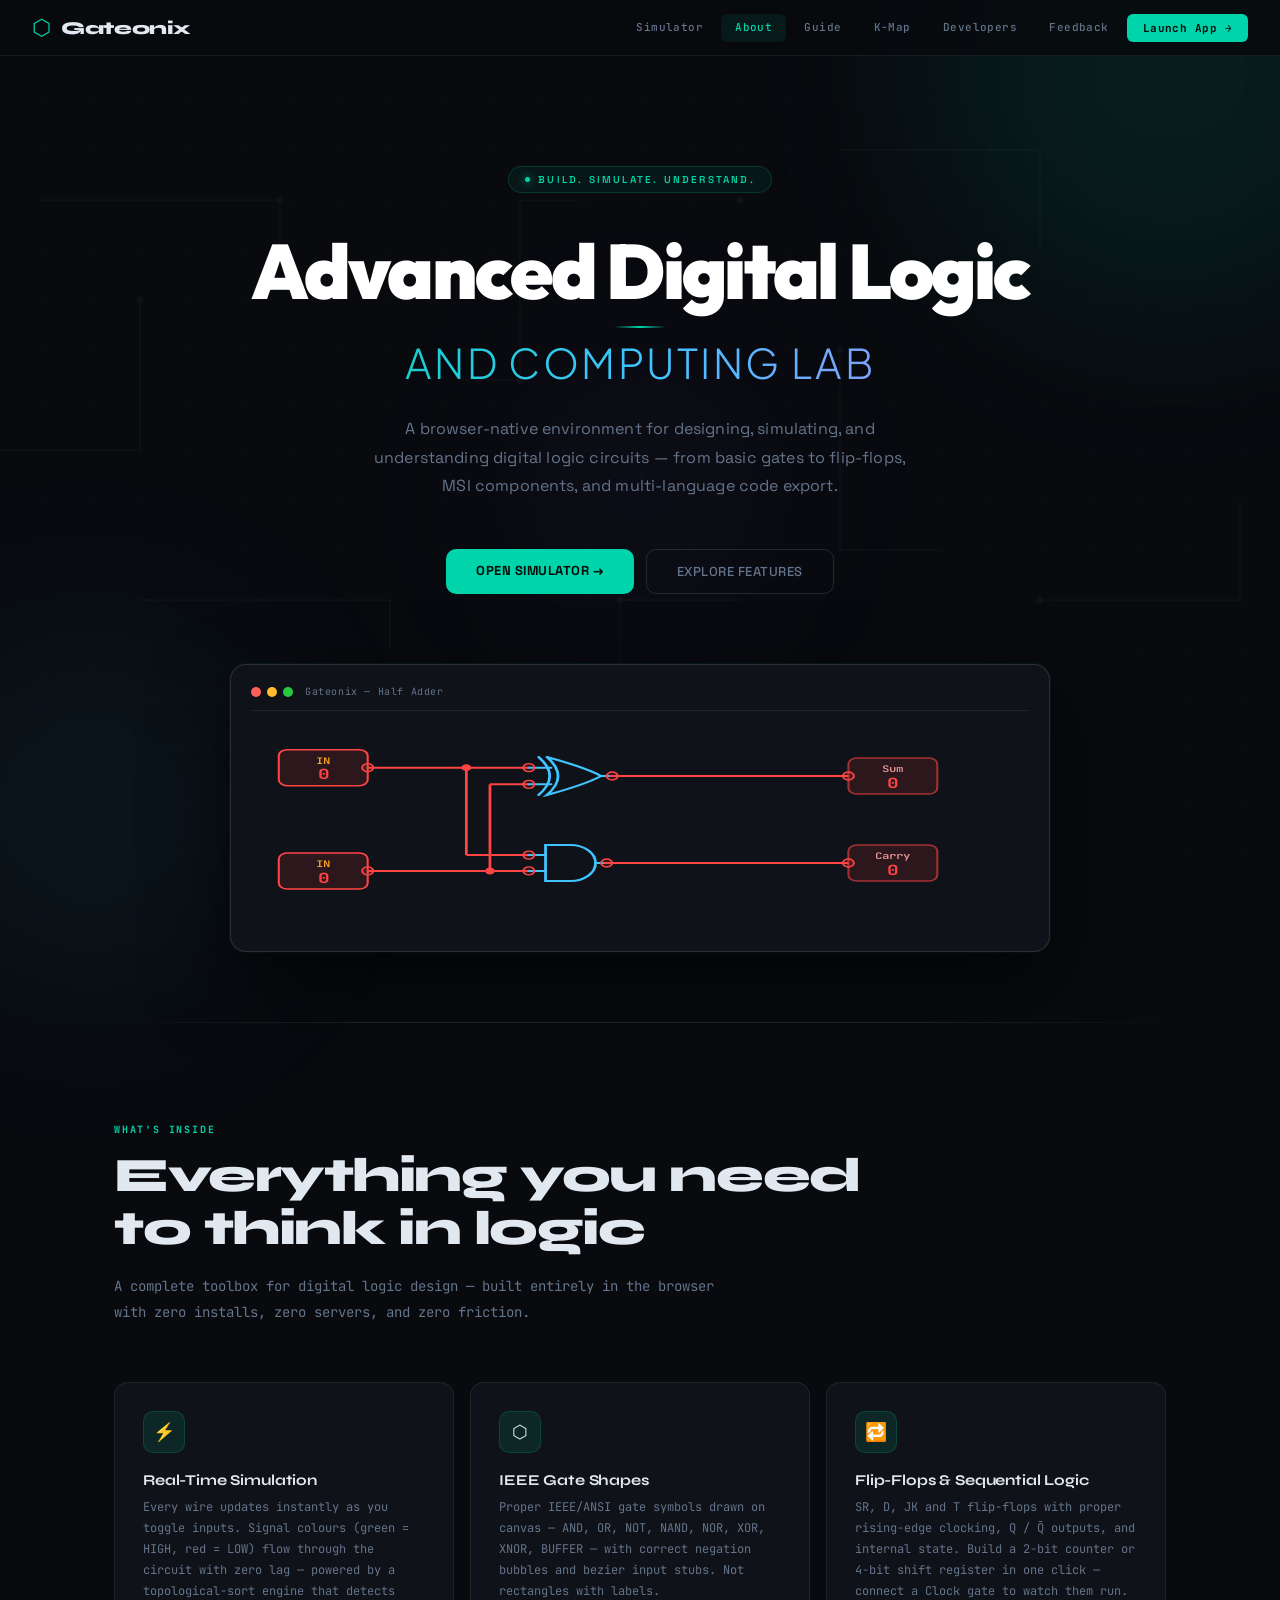
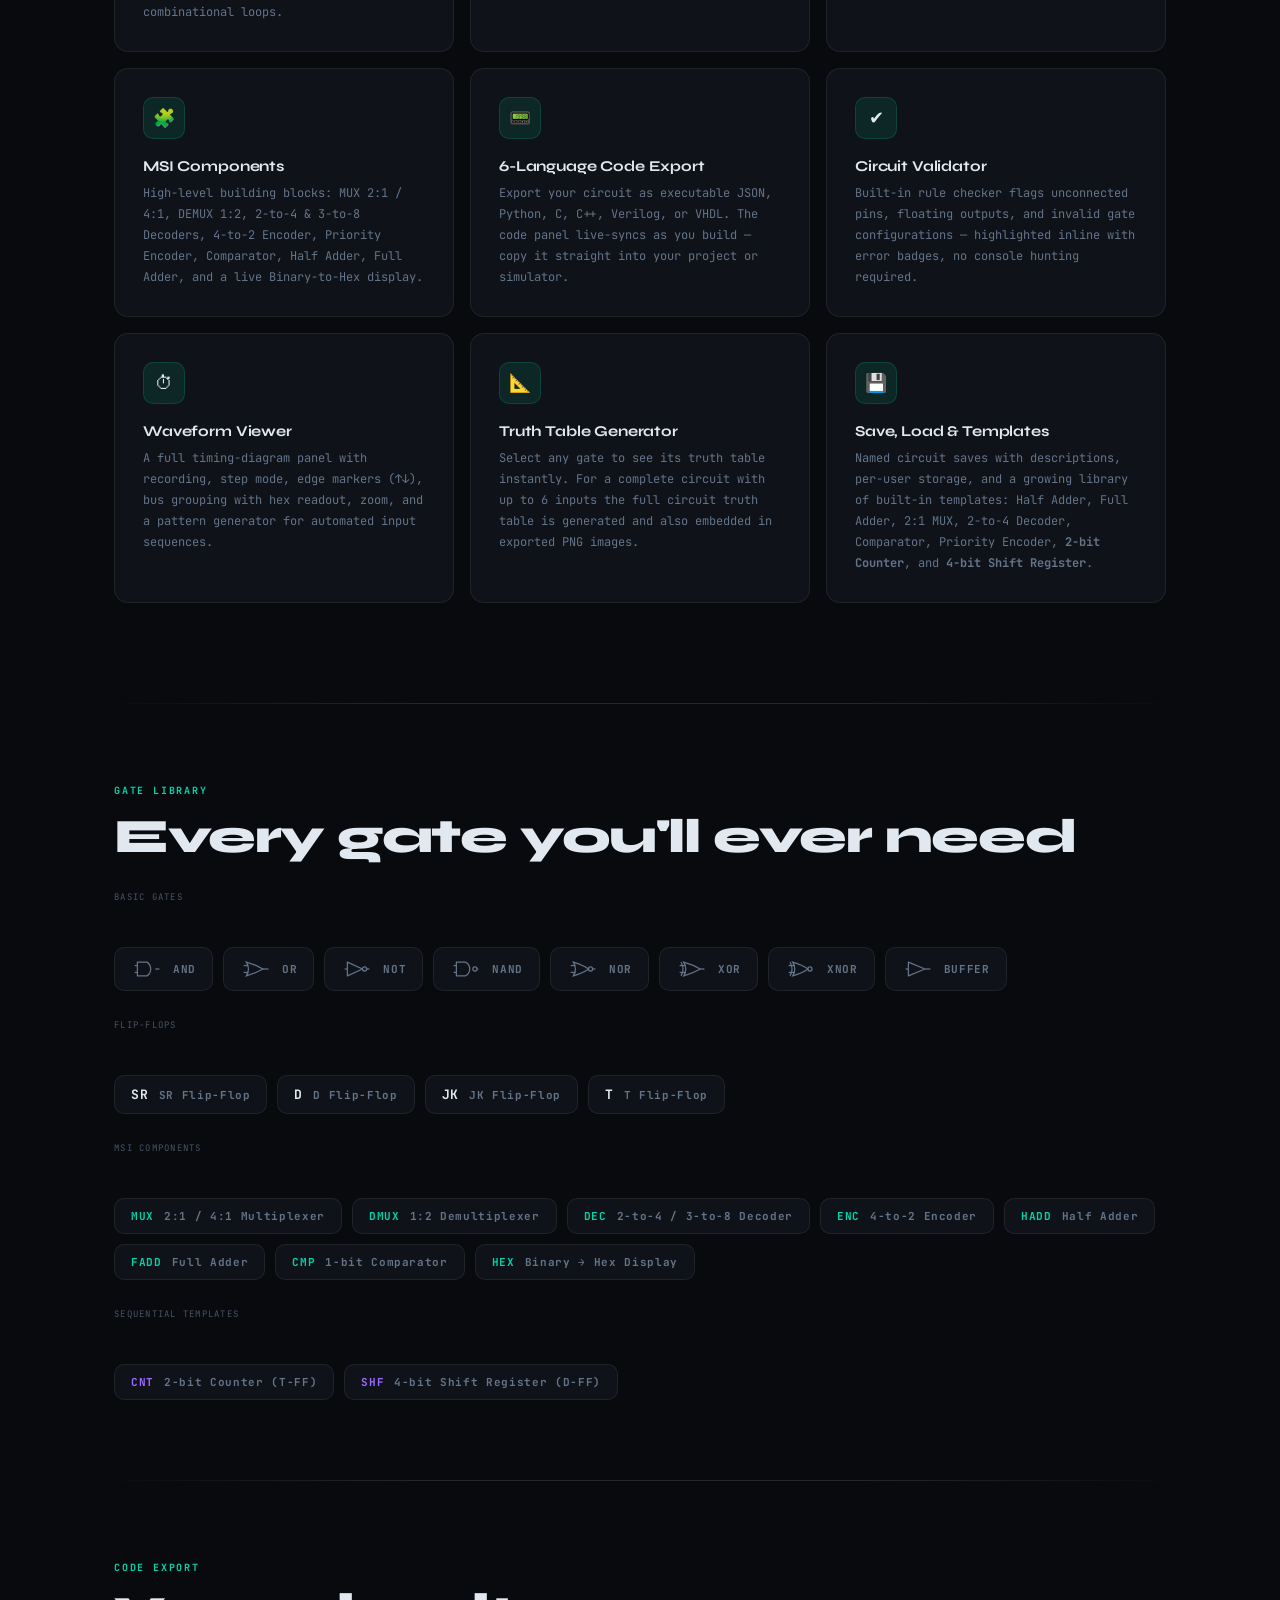
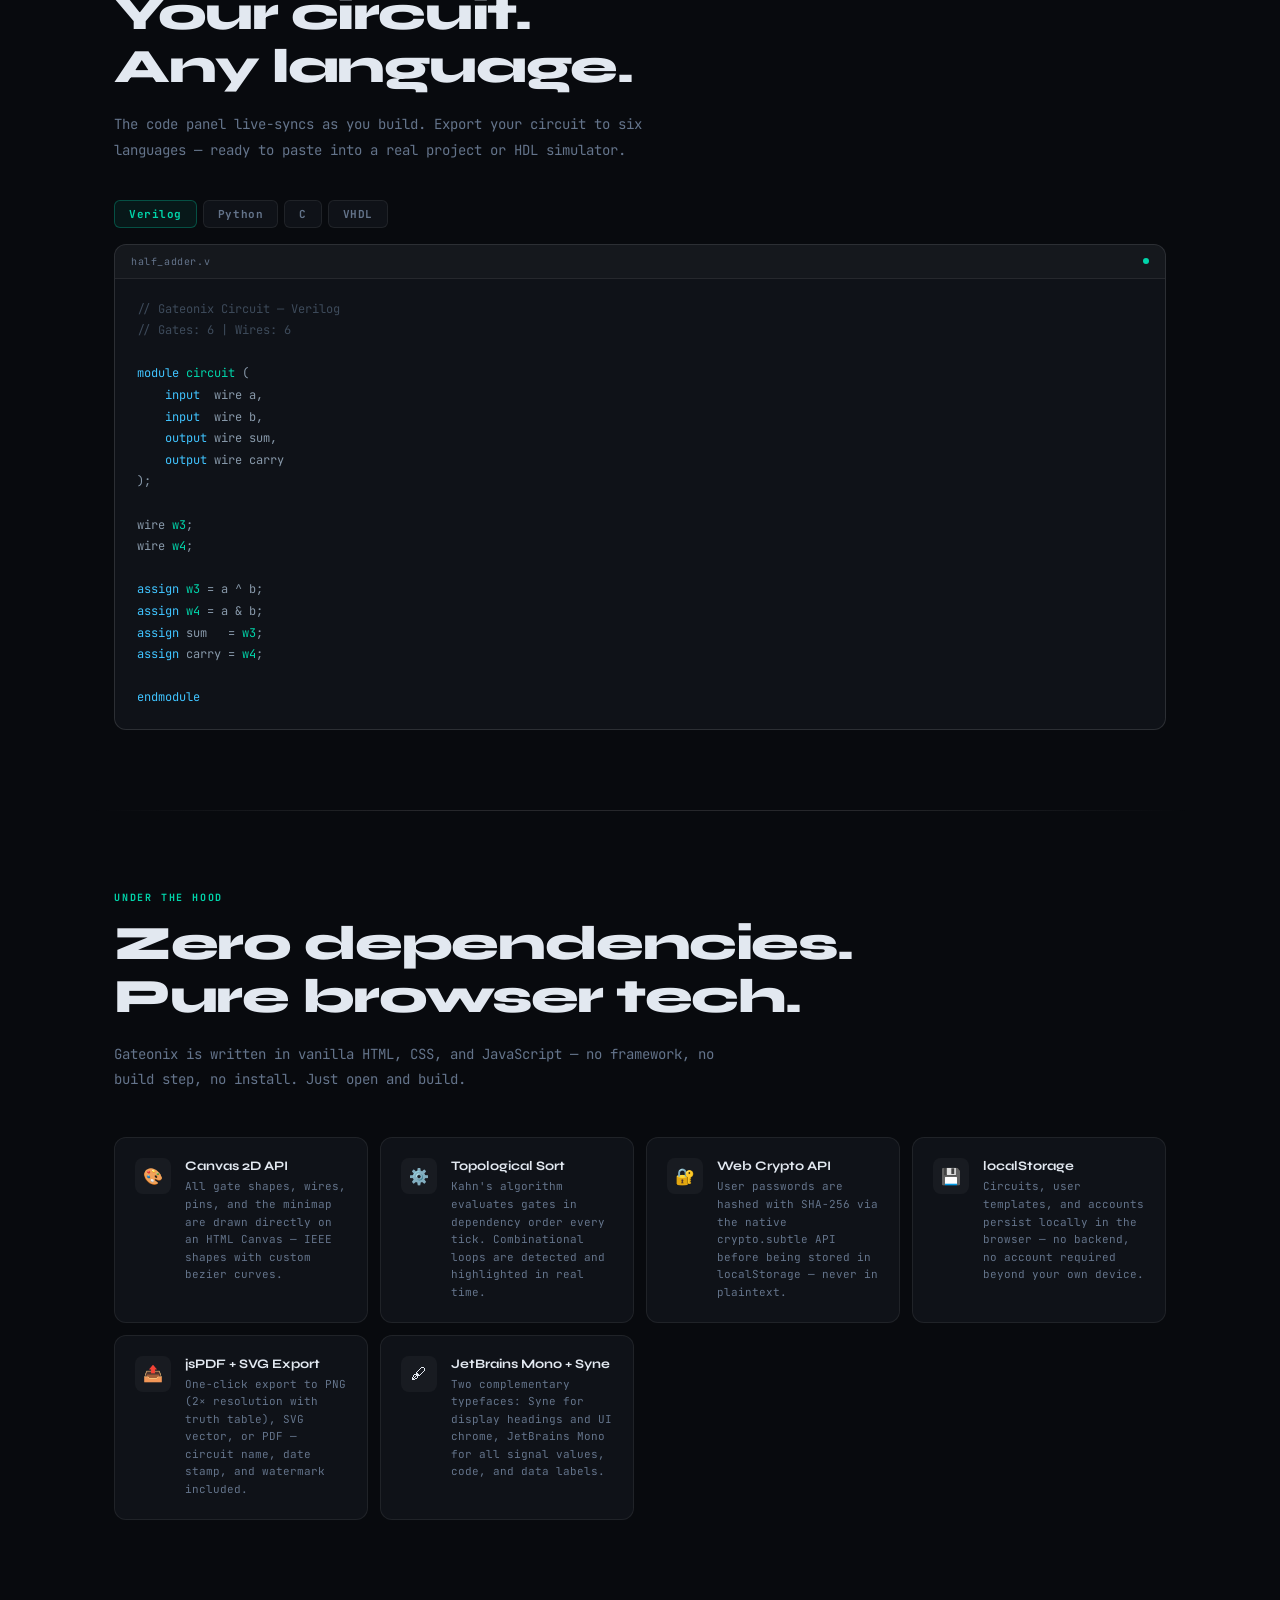
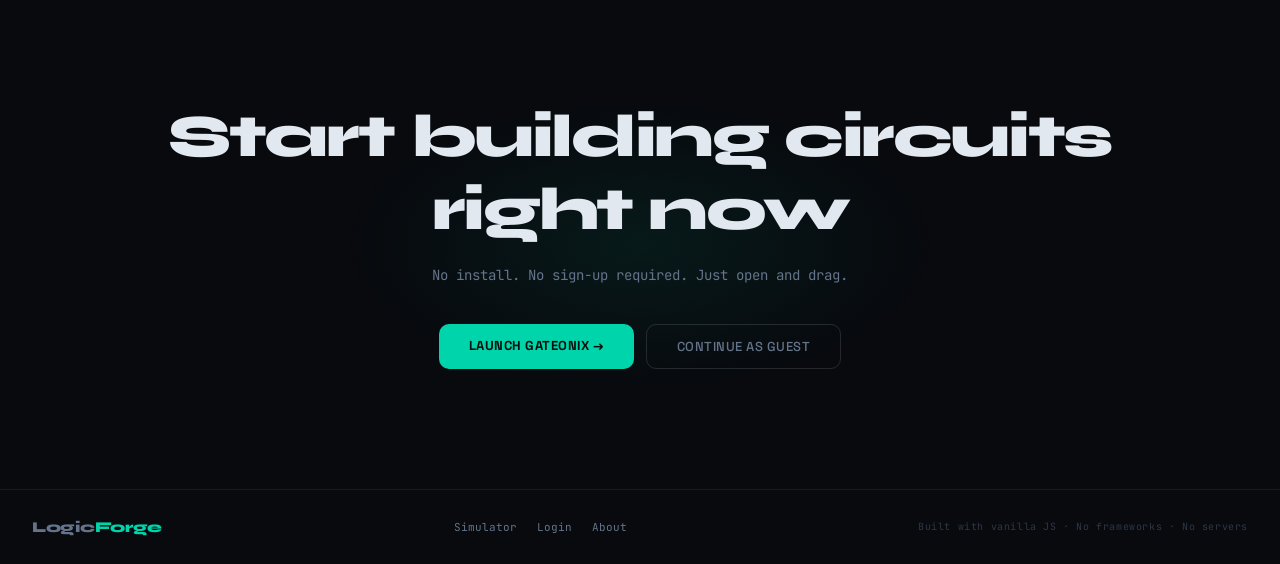
==== about.html @ 8fcafe99 "fix: rename capitalized files to lowercase to fix Vercel cleanUrls 404 error, fix developer typo" ====
<!DOCTYPE html>
<html lang="en">
<head>
  <meta charset="UTF-8"/>
  <meta name="viewport" content="width=device-width, initial-scale=1.0"/>
  <title>Gateonix — About | Free Digital Logic Circuit Simulator</title>
  <meta name="description" content="Learn about Gateonix — a free, browser-native digital logic circuit simulator built for students and engineers. Supports 11 MSI components, 4 flip-flop types, and exports to Verilog, VHDL, Python, and more."/>
  <meta name="keywords" content="Gateonix, logic gate simulator, digital logic, about, circuit simulator, open source"/>
  <meta property="og:title" content="About Gateonix — Digital Logic Circuit Simulator"/>
  <meta property="og:description" content="A free, browser-native environment for designing, simulating, and understanding digital logic circuits. No install required."/>
  <meta property="og:type" content="website"/>
  <meta property="og:url" content="https://gateonix.vercel.app/about"/>
  <meta name="twitter:card" content="summary_large_image"/>
  <meta name="twitter:title" content="About Gateonix — Circuit Simulator"/>
  <meta name="twitter:description" content="A free, browser-native environment for designing, simulating, and understanding digital logic circuits."/>
  <link rel="manifest" href="/manifest.json"/>
  <link rel="preconnect" href="https://fonts.googleapis.com">
  <link href="https://fonts.googleapis.com/css2?family=JetBrains+Mono:wght@400;500;700&family=Syne:wght@400;600;800&family=Space+Grotesk:wght@300;400;500;600;700&family=Outfit:wght@200;300;400;600;800;900&family=Plus+Jakarta+Sans:wght@300;400;600;800&display=swap" rel="stylesheet">
  <style>
    :root {
      --bg:      #080a0e;
      --panel:   #0f1218;
      --surface: #161b24;
      --raised:  #1e2535;
      --border:  rgba(255,255,255,0.07);
      --border2: rgba(255,255,255,0.12);
      --accent:  #00d4aa;
      --accent2: #00ffcc;
      --accent3: #40c4ff;
      --text:    #e2e8f0;
      --muted:   #64748b;
      --font-ui: 'Syne', sans-serif;
      --font-mono: 'JetBrains Mono', monospace;
    }

    *, *::before, *::after { box-sizing: border-box; margin: 0; padding: 0; }

    html { scroll-behavior: smooth; }

    body {
      background: var(--bg);
      color: var(--text);
      font-family: var(--font-ui);
      overflow-x: hidden;
      cursor: default;
    }

    /* ── Animated grid background ── */
    .bg-canvas {
      position: fixed;
      inset: 0;
      z-index: 0;
      pointer-events: none;
      overflow: hidden;
    }
    .bg-canvas svg {
      width: 100%; height: 100%;
      opacity: 0.035;
    }
    .trace {
      stroke-dasharray: 300;
      stroke-dashoffset: 300;
      animation: trace-in 3s ease forwards;
    }
    .trace:nth-child(2) { animation-delay: 0.4s; }
    .trace:nth-child(3) { animation-delay: 0.8s; }
    .trace:nth-child(4) { animation-delay: 1.2s; }
    .trace:nth-child(5) { animation-delay: 1.6s; }
    @keyframes trace-in {
      to { stroke-dashoffset: 0; }
    }

    /* ── Glow orbs ── */
    .orb {
      position: fixed;
      border-radius: 50%;
      filter: blur(90px);
      pointer-events: none;
      z-index: 0;
      animation: orb-drift 14s ease-in-out infinite alternate;
    }
    .orb1 { width: 500px; height: 500px; background: rgba(0,212,170,0.09);  top: -180px; right: -140px; }
    .orb2 { width: 380px; height: 380px; background: rgba(64,196,255,0.06); bottom: -100px; left: -100px; animation-delay: -7s; }
    .orb3 { width: 260px; height: 260px; background: rgba(156,107,255,0.05); top: 40%; left: 40%; animation-delay: -3s; }
    @keyframes orb-drift {
      from { transform: translate(0,0); }
      to   { transform: translate(30px, 20px); }
    }

    /* ── Nav ── */
    nav {
      position: fixed;
      top: 0; left: 0; right: 0;
      z-index: 100;
      height: 56px;
      background: rgba(8,10,14,0.82);
      backdrop-filter: blur(16px);
      border-bottom: 1px solid var(--border);
      display: flex;
      align-items: center;
      padding: 0 32px;
      gap: 20px;
    }
    .nav-logo {
      display: flex;
      align-items: center;
      gap: 10px;
      text-decoration: none;
    }
    .nav-logo-icon {
      font-size: 22px;
      color: var(--accent);
      animation: pulse 2.5s ease-in-out infinite;
    }
    @keyframes pulse { 0%,100%{opacity:1} 50%{opacity:0.6} }
    .nav-logo-name {
      font-family: var(--font-ui);
      font-weight: 800;
      font-size: 18px;
      letter-spacing: -0.02em;
      color: var(--text);
    }
    .nav-links {
      display: flex;
      gap: 4px;
      margin-left: auto;
    }
    .nav-link {
      font-family: var(--font-mono);
      font-size: 11px;
      font-weight: 500;
      color: var(--muted);
      text-decoration: none;
      padding: 6px 14px;
      border-radius: 6px;
      transition: all 0.15s;
      letter-spacing: 0.04em;
    }
    .nav-link:hover { color: var(--text); background: var(--surface); }
    .nav-link.active { color: var(--accent); background: rgba(0,212,170,0.08); }
    .nav-cta {
      font-family: var(--font-mono);
      font-size: 11px;
      font-weight: 700;
      color: #050e0b;
      background: var(--accent);
      border: none;
      padding: 7px 16px;
      border-radius: 6px;
      text-decoration: none;
      transition: all 0.15s;
      letter-spacing: 0.04em;
    }
    .nav-cta:hover { background: var(--accent2); transform: translateY(-1px); box-shadow: 0 6px 20px rgba(0,212,170,0.28); }

    /* ── Main layout ── */
    main {
      position: relative;
      z-index: 1;
      padding-top: 56px;
    }

    /* ── Hero ── */
    .hero {
      min-height: 100vh;
      display: flex;
      flex-direction: column;
      align-items: center;
      justify-content: center;
      text-align: center;
      padding: 110px 24px 70px;
      position: relative;
      gap: 0;
    }

    /* Eyebrow pill */
    .hero-badge {
      display: inline-flex;
      align-items: center;
      gap: 8px;
      font-family: 'Space Grotesk', sans-serif;
      font-size: 10px;
      font-weight: 600;
      letter-spacing: 0.22em;
      text-transform: uppercase;
      color: var(--accent);
      background: rgba(0,212,170,0.06);
      border: 1px solid rgba(0,212,170,0.18);
      padding: 6px 16px;
      border-radius: 40px;
      margin-bottom: 40px;
      opacity: 0;
      animation: fade-up 0.6s 0.1s forwards;
    }
    .hero-badge::before {
      content: '';
      width: 5px; height: 5px;
      background: var(--accent);
      border-radius: 50%;
      box-shadow: 0 0 10px var(--accent);
      animation: pulse 1.8s infinite;
    }

    /* ── Title block ── */
    .hero-title-wrap {
      opacity: 0;
      animation: fade-up 0.75s 0.25s forwards;
      margin-bottom: 32px;
    }

    /* Line 1: "Advanced Digital Logic" — heavy, white */
    .hero-line1 {
      font-family: 'Outfit', sans-serif;
      font-weight: 900;
      font-size: clamp(38px, 6vw, 80px);
      letter-spacing: -0.035em;
      line-height: 1;
      color: #ffffff;
      display: block;
    }

    /* Thin teal rule between lines */
    .hero-title-rule {
      width: 52px;
      height: 2px;
      background: linear-gradient(90deg, transparent, var(--accent), transparent);
      margin: 16px auto 14px;
      border-radius: 2px;
    }

    /* Line 2: "and Computing Lab" — light weight, gradient, smaller */
    .hero-line2 {
      font-family: 'Plus Jakarta Sans', sans-serif;
      font-weight: 300;
      font-size: clamp(22px, 3.2vw, 46px);
      letter-spacing: 0.06em;
      line-height: 1;
      background: linear-gradient(110deg, var(--accent) 0%, #40c4ff 50%, #a78bfa 100%);
      -webkit-background-clip: text;
      -webkit-text-fill-color: transparent;
      background-clip: text;
      display: block;
      text-transform: uppercase;
    }

    /* Descriptor */
    .hero-sub {
      font-family: 'Space Grotesk', sans-serif;
      font-size: clamp(14px, 1.4vw, 16px);
      font-weight: 400;
      color: var(--muted);
      max-width: 540px;
      line-height: 1.8;
      margin-bottom: 48px;
      opacity: 0;
      animation: fade-up 0.7s 0.5s forwards;
      letter-spacing: 0.01em;
    }

    .hero-actions {
      display: flex;
      gap: 12px;
      flex-wrap: wrap;
      justify-content: center;
      opacity: 0;
      animation: fade-up 0.7s 0.72s forwards;
    }
    .btn-primary {
      font-family: 'Space Grotesk', sans-serif;
      font-weight: 700;
      font-size: 13px;
      color: #050e0b;
      background: var(--accent);
      border: none;
      padding: 13px 30px;
      border-radius: 10px;
      text-decoration: none;
      transition: all 0.18s;
      letter-spacing: 0.04em;
      text-transform: uppercase;
    }
    .btn-primary:hover { background: var(--accent2); transform: translateY(-2px); box-shadow: 0 12px 32px rgba(0,212,170,0.35); }
    .btn-secondary {
      font-family: 'Space Grotesk', sans-serif;
      font-size: 13px;
      font-weight: 500;
      color: var(--muted);
      background: transparent;
      border: 1px solid rgba(255,255,255,0.12);
      padding: 13px 30px;
      border-radius: 10px;
      text-decoration: none;
      transition: all 0.18s;
      letter-spacing: 0.04em;
      text-transform: uppercase;
    }
    .btn-secondary:hover { color: var(--text); border-color: rgba(255,255,255,0.3); background: rgba(255,255,255,0.04); }

    /* ── Circuit preview art ── */
    .hero-art {
      margin-top: 70px;
      width: min(820px, 90vw);
      position: relative;
      opacity: 0;
      animation: fade-up 0.9s 0.8s forwards;
    }
    .hero-art-inner {
      background: var(--panel);
      border: 1px solid var(--border2);
      border-radius: 16px;
      padding: 20px;
      box-shadow: 0 32px 80px rgba(0,0,0,0.6), 0 0 0 1px rgba(0,212,170,0.06);
      overflow: hidden;
    }
    .art-topbar {
      display: flex;
      align-items: center;
      gap: 6px;
      margin-bottom: 16px;
      padding-bottom: 12px;
      border-bottom: 1px solid var(--border);
    }
    .art-dot { width: 10px; height: 10px; border-radius: 50%; }
    .art-dot.r { background: #ff5f57; }
    .art-dot.y { background: #febc2e; }
    .art-dot.g { background: #28c840; }
    .art-label {
      font-family: var(--font-mono);
      font-size: 10px;
      color: var(--muted);
      margin-left: 6px;
      letter-spacing: 0.06em;
    }
    .art-canvas {
      width: 100%;
      height: 200px;
    }

    @keyframes fade-up {
      from { opacity: 0; transform: translateY(20px); }
      to   { opacity: 1; transform: translateY(0); }
    }

    /* ── Section common ── */
    section {
      padding: 100px 24px;
      max-width: 1100px;
      margin: 0 auto;
    }
    .section-label {
      font-family: var(--font-mono);
      font-size: 10px;
      font-weight: 700;
      letter-spacing: 0.18em;
      text-transform: uppercase;
      color: var(--accent);
      margin-bottom: 14px;
    }
    .section-title {
      font-family: var(--font-ui);
      font-weight: 800;
      font-size: clamp(28px, 4vw, 48px);
      letter-spacing: -0.03em;
      line-height: 1.1;
      color: var(--text);
      margin-bottom: 18px;
    }
    .section-body {
      font-family: var(--font-mono);
      font-size: 14px;
      color: var(--muted);
      line-height: 1.85;
      max-width: 600px;
    }

    /* ── Features grid ── */
    .features-grid {
      display: grid;
      grid-template-columns: repeat(auto-fit, minmax(290px, 1fr));
      gap: 16px;
      margin-top: 56px;
    }
    .feat-card {
      background: var(--panel);
      border: 1px solid var(--border);
      border-radius: 14px;
      padding: 28px;
      transition: all 0.22s;
      position: relative;
      overflow: hidden;
    }
    .feat-card::before {
      content: '';
      position: absolute;
      top: 0; left: 0; right: 0;
      height: 2px;
      background: linear-gradient(90deg, transparent, var(--feat-color, var(--accent)), transparent);
      opacity: 0;
      transition: opacity 0.22s;
    }
    .feat-card:hover { border-color: var(--border2); transform: translateY(-3px); box-shadow: 0 16px 40px rgba(0,0,0,0.4); }
    .feat-card:hover::before { opacity: 1; }

    .feat-icon {
      width: 42px; height: 42px;
      border-radius: 10px;
      background: rgba(0,212,170,0.1);
      border: 1px solid rgba(0,212,170,0.18);
      display: flex;
      align-items: center;
      justify-content: center;
      font-size: 18px;
      margin-bottom: 18px;
    }
    .feat-title {
      font-family: var(--font-ui);
      font-weight: 700;
      font-size: 15px;
      color: var(--text);
      margin-bottom: 8px;
      letter-spacing: -0.01em;
    }
    .feat-desc {
      font-family: var(--font-mono);
      font-size: 12px;
      color: var(--muted);
      line-height: 1.75;
    }

    /* ── Gate showcase ── */
    .gates-section {
      padding: 80px 24px;
      max-width: 1100px;
      margin: 0 auto;
    }
    .gates-row {
      display: flex;
      gap: 10px;
      flex-wrap: wrap;
      margin-top: 44px;
    }
    .gate-pill {
      display: flex;
      align-items: center;
      gap: 10px;
      background: var(--panel);
      border: 1px solid var(--border);
      border-radius: 10px;
      padding: 10px 16px;
      transition: all 0.18s;
      cursor: default;
    }
    .gate-pill:hover {
      border-color: var(--border2);
      background: var(--surface);
      transform: translateY(-2px);
    }
    .gate-pill svg { width: 32px; height: 22px; color: var(--muted); transition: color 0.18s; }
    .gate-pill:hover svg { color: var(--accent); }
    .gate-pill span {
      font-family: var(--font-mono);
      font-size: 11px;
      font-weight: 700;
      color: var(--muted);
      letter-spacing: 0.06em;
      transition: color 0.18s;
    }
    .gate-pill:hover span { color: var(--text); }
    .gate-cat {
      font-family: var(--font-mono);
      font-size: 9px;
      letter-spacing: 0.14em;
      text-transform: uppercase;
      margin-top: 28px;
      margin-bottom: 10px;
      color: var(--muted);
      opacity: 0.7;
    }

    /* ── Code export strip ── */
    .export-section {
      padding: 80px 24px;
      max-width: 1100px;
      margin: 0 auto;
    }
    .lang-tabs {
      display: flex;
      gap: 6px;
      flex-wrap: wrap;
      margin-top: 36px;
      margin-bottom: 0;
    }
    .lang-tab {
      font-family: var(--font-mono);
      font-size: 11px;
      font-weight: 700;
      padding: 6px 14px;
      border-radius: 6px;
      border: 1px solid var(--border);
      background: var(--panel);
      color: var(--muted);
      cursor: pointer;
      transition: all 0.15s;
      letter-spacing: 0.05em;
    }
    .lang-tab.active, .lang-tab:hover {
      color: var(--accent);
      border-color: rgba(0,212,170,0.3);
      background: rgba(0,212,170,0.07);
    }
    .code-block {
      margin-top: 16px;
      background: var(--panel);
      border: 1px solid var(--border2);
      border-radius: 12px;
      overflow: hidden;
    }
    .code-topbar {
      display: flex;
      align-items: center;
      gap: 8px;
      padding: 10px 16px;
      background: rgba(255,255,255,0.025);
      border-bottom: 1px solid var(--border);
    }
    .code-topbar span {
      font-family: var(--font-mono);
      font-size: 10px;
      color: var(--muted);
      letter-spacing: 0.06em;
    }
    .code-live-dot {
      width: 6px; height: 6px;
      border-radius: 50%;
      background: var(--accent);
      animation: pulse 1.8s infinite;
      margin-left: auto;
    }
    pre {
      padding: 20px 22px;
      font-family: var(--font-mono);
      font-size: 12px;
      line-height: 1.8;
      color: #8899aa;
      overflow-x: auto;
      margin: 0;
    }
    .kw  { color: #40c4ff; }
    .str { color: #00e676; }
    .cm  { color: #3d4a5a; }
    .num { color: #ffa726; }
    .fn  { color: var(--accent); }



    /* ── Tech stack ── */
    .tech-section {
      padding: 80px 24px;
      max-width: 1100px;
      margin: 0 auto;
    }
    .tech-grid {
      display: grid;
      grid-template-columns: repeat(auto-fit, minmax(220px, 1fr));
      gap: 12px;
      margin-top: 44px;
    }
    .tech-item {
      display: flex;
      align-items: flex-start;
      gap: 14px;
      background: var(--panel);
      border: 1px solid var(--border);
      border-radius: 12px;
      padding: 20px;
      transition: all 0.18s;
    }
    .tech-item:hover { border-color: var(--border2); background: var(--surface); }
    .tech-icon {
      width: 36px; height: 36px;
      border-radius: 8px;
      display: flex;
      align-items: center;
      justify-content: center;
      font-size: 16px;
      flex-shrink: 0;
      background: rgba(255,255,255,0.04);
    }
    .tech-name {
      font-family: var(--font-ui);
      font-weight: 700;
      font-size: 13px;
      color: var(--text);
      margin-bottom: 4px;
    }
    .tech-desc {
      font-family: var(--font-mono);
      font-size: 11px;
      color: var(--muted);
      line-height: 1.6;
    }

    /* ── CTA section ── */
    .cta-section {
      padding: 100px 24px 120px;
      text-align: center;
      position: relative;
      overflow: hidden;
    }
    .cta-glow {
      position: absolute;
      top: 50%; left: 50%;
      transform: translate(-50%, -50%);
      width: 600px; height: 300px;
      background: radial-gradient(ellipse, rgba(0,212,170,0.08) 0%, transparent 70%);
      pointer-events: none;
    }
    .cta-title {
      font-family: var(--font-ui);
      font-weight: 800;
      font-size: clamp(32px, 5vw, 60px);
      letter-spacing: -0.04em;
      color: var(--text);
      margin-bottom: 20px;
      position: relative;
    }
    .cta-sub {
      font-family: var(--font-mono);
      font-size: 14px;
      color: var(--muted);
      margin-bottom: 40px;
      position: relative;
    }

    /* ── Footer ── */
    footer {
      border-top: 1px solid var(--border);
      padding: 28px 32px;
      display: flex;
      align-items: center;
      justify-content: space-between;
      flex-wrap: wrap;
      gap: 12px;
      position: relative;
      z-index: 1;
    }
    .footer-logo {
      font-family: var(--font-ui);
      font-weight: 800;
      font-size: 15px;
      letter-spacing: -0.02em;
      color: var(--muted);
    }
    .footer-logo span { color: var(--accent); }
    .footer-links {
      display: flex;
      gap: 20px;
    }
    .footer-links a {
      font-family: var(--font-mono);
      font-size: 11px;
      color: var(--muted);
      text-decoration: none;
      transition: color 0.15s;
    }
    .footer-links a:hover { color: var(--text); }
    .footer-copy {
      font-family: var(--font-mono);
      font-size: 10px;
      color: #2d3748;
      letter-spacing: 0.06em;
    }

    /* ── Scroll reveal ── */
    .reveal {
      opacity: 0;
      transform: translateY(28px);
      transition: opacity 0.7s ease, transform 0.7s ease;
    }
    .reveal.visible {
      opacity: 1;
      transform: translateY(0);
    }

    /* ── Divider line ── */
    .divider {
      width: 100%;
      height: 1px;
      background: linear-gradient(90deg, transparent, var(--border2) 30%, var(--border2) 70%, transparent);
      margin: 0 auto;
      max-width: 1100px;
    }
  </style>
</head>
<body>

<!-- Background -->
<div class="bg-canvas">
  <svg viewBox="0 0 1400 900" xmlns="http://www.w3.org/2000/svg" preserveAspectRatio="xMidYMid slice">
    <defs>
      <pattern id="grid" width="50" height="50" patternUnits="userSpaceOnUse">
        <path d="M50 0H0V50" fill="none" stroke="white" stroke-width="0.5"/>
      </pattern>
    </defs>
    <rect width="100%" height="100%" fill="url(#grid)"/>
    <g stroke="white" stroke-width="1.2" fill="none">
      <path class="trace" d="M100 200 H340 V380 H580 V200 H800"/>
      <path class="trace" d="M900 150 H1100 V350 H900 V550 H1200"/>
      <path class="trace" d="M200 600 H450 V750 H680 V600 H900"/>
      <path class="trace" d="M50 450 H200 V300 H350"/>
      <path class="trace" d="M1100 600 H1300 V400"/>
    </g>
    <g fill="white">
      <circle cx="340" cy="200" r="3.5"/><circle cx="580" cy="380" r="3.5"/><circle cx="800" cy="200" r="3.5"/>
      <circle cx="900" cy="350" r="3.5"/><circle cx="450" cy="750" r="3.5"/><circle cx="680" cy="600" r="3.5"/>
      <circle cx="200" cy="300" r="3.5"/><circle cx="1100" cy="600" r="3.5"/>
    </g>
  </svg>
</div>
<div class="orb orb1"></div>
<div class="orb orb2"></div>
<div class="orb orb3"></div>

<!-- Nav -->
<nav>
  <a class="nav-logo" href="index.html">
    <span class="nav-logo-icon">⬡</span>
    <span class="nav-logo-name">Gateonix</span>
  </a>
  <div class="nav-links">
    <a href="index.html"    class="nav-link">Simulator</a>
    <a href="ABOUT.html"    class="nav-link active">About</a>
    <a href="help.html"     class="nav-link">Guide</a>
    <a href="kmap.html" class="nav-link">K-Map</a>
    <a href="Devloper.html" class="nav-link">Developers</a>
    <a href="Feedback.html" class="nav-link">Feedback</a>
    <a href="login.html"    class="nav-cta">Launch App →</a>
  </div>
</nav>

<main>

  <!-- ── HERO ── -->
  <div class="hero">
    <div class="hero-badge">Build. Simulate. Understand.</div>

    <div class="hero-title-wrap">
      <span class="hero-line1">Advanced Digital Logic</span>
      <div class="hero-title-rule"></div>
      <span class="hero-line2">and Computing Lab</span>
    </div>

    <p class="hero-sub">
      A browser-native environment for designing, simulating, and understanding digital logic circuits —
      from basic gates to flip-flops, MSI components, and multi-language code export.
    </p>

    <div class="hero-actions">
      <a href="login.html" class="btn-primary">Open Simulator →</a>
      <a href="#features" class="btn-secondary">Explore Features</a>
    </div>

    <!-- Decorative circuit art -->
    <div class="hero-art">
      <div class="hero-art-inner">
        <div class="art-topbar">
          <div class="art-dot r"></div>
          <div class="art-dot y"></div>
          <div class="art-dot g"></div>
          <span class="art-label">Gateonix — Half Adder</span>
        </div>
        <canvas class="art-canvas" id="demo-canvas"></canvas>
      </div>
    </div>
  </div>

  <div class="divider"></div>

  <!-- ── FEATURES ── -->
  <section id="features">
    <div class="reveal">
      <div class="section-label">What's inside</div>
      <h2 class="section-title">Everything you need<br>to think in logic</h2>
      <p class="section-body">
        A complete toolbox for digital logic design — built entirely in the browser with zero installs,
        zero servers, and zero friction.
      </p>
    </div>

    <div class="features-grid">
      <div class="feat-card reveal" style="--feat-color: var(--accent);">
        <div class="feat-icon">⚡</div>
        <div class="feat-title">Real-Time Simulation</div>
        <div class="feat-desc">Every wire updates instantly as you toggle inputs. Signal colours (green = HIGH, red = LOW) flow through the circuit with zero lag — powered by a topological-sort engine that detects combinational loops.</div>
      </div>
      <div class="feat-card reveal" style="--feat-color: #40c4ff;">
        <div class="feat-icon">⬡</div>
        <div class="feat-title">IEEE Gate Shapes</div>
        <div class="feat-desc">Proper IEEE/ANSI gate symbols drawn on canvas — AND, OR, NOT, NAND, NOR, XOR, XNOR, BUFFER — with correct negation bubbles and bezier input stubs. Not rectangles with labels.</div>
      </div>
      <div class="feat-card reveal" style="--feat-color: #9c6bff;">
        <div class="feat-icon">🔁</div>
        <div class="feat-title">Flip-Flops & Sequential Logic</div>
        <div class="feat-desc">SR, D, JK and T flip-flops with proper rising-edge clocking, Q / Q̄ outputs, and internal state. Build a 2-bit counter or 4-bit shift register in one click — connect a Clock gate to watch them run.</div>
      </div>
      <div class="feat-card reveal" style="--feat-color: #00e676;">
        <div class="feat-icon">🧩</div>
        <div class="feat-title">MSI Components</div>
        <div class="feat-desc">High-level building blocks: MUX 2:1 / 4:1, DEMUX 1:2, 2-to-4 & 3-to-8 Decoders, 4-to-2 Encoder, Priority Encoder, Comparator, Half Adder, Full Adder, and a live Binary-to-Hex display.</div>
      </div>
      <div class="feat-card reveal" style="--feat-color: #ffa726;">
        <div class="feat-icon">📟</div>
        <div class="feat-title">6-Language Code Export</div>
        <div class="feat-desc">Export your circuit as executable JSON, Python, C, C++, Verilog, or VHDL. The code panel live-syncs as you build — copy it straight into your project or simulator.</div>
      </div>
      <div class="feat-card reveal" style="--feat-color: #ff5252;">
        <div class="feat-icon">✔</div>
        <div class="feat-title">Circuit Validator</div>
        <div class="feat-desc">Built-in rule checker flags unconnected pins, floating outputs, and invalid gate configurations — highlighted inline with error badges, no console hunting required.</div>
      </div>
      <div class="feat-card reveal" style="--feat-color: var(--accent);">
        <div class="feat-icon">⏱</div>
        <div class="feat-title">Waveform Viewer</div>
        <div class="feat-desc">A full timing-diagram panel with recording, step mode, edge markers (↑↓), bus grouping with hex readout, zoom, and a pattern generator for automated input sequences.</div>
      </div>
      <div class="feat-card reveal" style="--feat-color: #40c4ff;">
        <div class="feat-icon">📐</div>
        <div class="feat-title">Truth Table Generator</div>
        <div class="feat-desc">Select any gate to see its truth table instantly. For a complete circuit with up to 6 inputs the full circuit truth table is generated and also embedded in exported PNG images.</div>
      </div>
      <div class="feat-card reveal" style="--feat-color: #9c6bff;">
        <div class="feat-icon">💾</div>
        <div class="feat-title">Save, Load & Templates</div>
        <div class="feat-desc">Named circuit saves with descriptions, per-user storage, and a growing library of built-in templates: Half Adder, Full Adder, 2:1 MUX, 2-to-4 Decoder, Comparator, Priority Encoder, <strong>2-bit Counter</strong>, and <strong>4-bit Shift Register</strong>.</div>
      </div>
    </div>
  </section>

  <div class="divider"></div>

  <!-- ── GATE LIBRARY ── -->
  <div class="gates-section reveal">
    <div class="section-label">Gate Library</div>
    <h2 class="section-title">Every gate you'll ever need</h2>

    <div class="gate-cat">Basic Gates</div>
    <div class="gates-row">
      <div class="gate-pill">
        <svg viewBox="0 0 44 32" fill="none" stroke="currentColor" stroke-width="1.8"><path d="M8 6 H22 A12 12 0 0 1 22 26 H8 Z" stroke-linejoin="round"/><line x1="4" y1="11" x2="8" y2="11"/><line x1="4" y1="21" x2="8" y2="21"/><line x1="34" y1="16" x2="40" y2="16"/></svg>
        <span>AND</span>
      </div>
      <div class="gate-pill">
        <svg viewBox="0 0 44 32" fill="none" stroke="currentColor" stroke-width="1.8"><path d="M8 6 Q14 16 8 26 Q22 22 32 16 Q22 10 8 6 Z"/><line x1="4" y1="11" x2="11" y2="11"/><line x1="4" y1="21" x2="11" y2="21"/><line x1="32" y1="16" x2="40" y2="16"/></svg>
        <span>OR</span>
      </div>
      <div class="gate-pill">
        <svg viewBox="0 0 44 32" fill="none" stroke="currentColor" stroke-width="1.8"><path d="M8 6 L8 26 L30 16 Z" stroke-linejoin="round"/><circle cx="33" cy="16" r="3"/><line x1="4" y1="16" x2="8" y2="16"/><line x1="36" y1="16" x2="40" y2="16"/></svg>
        <span>NOT</span>
      </div>
      <div class="gate-pill">
        <svg viewBox="0 0 44 32" fill="none" stroke="currentColor" stroke-width="1.8"><path d="M8 6 H21 A11 11 0 0 1 21 26 H8 Z" stroke-linejoin="round"/><circle cx="35" cy="16" r="3"/><line x1="4" y1="11" x2="8" y2="11"/><line x1="4" y1="21" x2="8" y2="21"/><line x1="38" y1="16" x2="40" y2="16"/></svg>
        <span>NAND</span>
      </div>
      <div class="gate-pill">
        <svg viewBox="0 0 44 32" fill="none" stroke="currentColor" stroke-width="1.8"><path d="M8 6 Q14 16 8 26 Q22 22 30 16 Q22 10 8 6 Z"/><circle cx="33" cy="16" r="3"/><line x1="4" y1="11" x2="11" y2="11"/><line x1="4" y1="21" x2="11" y2="21"/><line x1="36" y1="16" x2="40" y2="16"/></svg>
        <span>NOR</span>
      </div>
      <div class="gate-pill">
        <svg viewBox="0 0 44 32" fill="none" stroke="currentColor" stroke-width="1.8"><path d="M10 6 Q16 16 10 26 Q24 22 34 16 Q24 10 10 6 Z"/><path d="M6 6 Q12 16 6 26"/><line x1="4" y1="11" x2="13" y2="11"/><line x1="4" y1="21" x2="13" y2="21"/><line x1="34" y1="16" x2="40" y2="16"/></svg>
        <span>XOR</span>
      </div>
      <div class="gate-pill">
        <svg viewBox="0 0 44 32" fill="none" stroke="currentColor" stroke-width="1.8"><path d="M10 6 Q16 16 10 26 Q24 22 32 16 Q24 10 10 6 Z"/><path d="M6 6 Q12 16 6 26"/><circle cx="35" cy="16" r="3"/><line x1="4" y1="11" x2="13" y2="11"/><line x1="4" y1="21" x2="13" y2="21"/></svg>
        <span>XNOR</span>
      </div>
      <div class="gate-pill">
        <svg viewBox="0 0 44 32" fill="none" stroke="currentColor" stroke-width="1.8"><path d="M8 6 L8 26 L32 16 Z" stroke-linejoin="round"/><line x1="4" y1="16" x2="8" y2="16"/><line x1="32" y1="16" x2="40" y2="16"/></svg>
        <span>BUFFER</span>
      </div>
    </div>

    <div class="gate-cat">Flip-Flops</div>
    <div class="gates-row">
      <div class="gate-pill"><span style="color:var(--text);font-size:13px">SR</span><span>SR Flip-Flop</span></div>
      <div class="gate-pill"><span style="color:var(--text);font-size:13px">D</span><span>D Flip-Flop</span></div>
      <div class="gate-pill"><span style="color:var(--text);font-size:13px">JK</span><span>JK Flip-Flop</span></div>
      <div class="gate-pill"><span style="color:var(--text);font-size:13px">T</span><span>T Flip-Flop</span></div>
    </div>

    <div class="gate-cat">MSI Components</div>
    <div class="gates-row">
      <div class="gate-pill"><span style="color:var(--accent)">MUX</span><span>2:1 / 4:1 Multiplexer</span></div>
      <div class="gate-pill"><span style="color:var(--accent)">DMUX</span><span>1:2 Demultiplexer</span></div>
      <div class="gate-pill"><span style="color:var(--accent)">DEC</span><span>2-to-4 / 3-to-8 Decoder</span></div>
      <div class="gate-pill"><span style="color:var(--accent)">ENC</span><span>4-to-2 Encoder</span></div>
      <div class="gate-pill"><span style="color:var(--accent)">HADD</span><span>Half Adder</span></div>
      <div class="gate-pill"><span style="color:var(--accent)">FADD</span><span>Full Adder</span></div>
      <div class="gate-pill"><span style="color:var(--accent)">CMP</span><span>1-bit Comparator</span></div>
      <div class="gate-pill"><span style="color:var(--accent)">HEX</span><span>Binary → Hex Display</span></div>
    </div>

    <div class="gate-cat">Sequential Templates</div>
    <div class="gates-row">
      <div class="gate-pill"><span style="color:#9c6bff">CNT</span><span>2-bit Counter (T-FF)</span></div>
      <div class="gate-pill"><span style="color:#9c6bff">SHF</span><span>4-bit Shift Register (D-FF)</span></div>
    </div>
  </div>

  <div class="divider"></div>

  <!-- ── CODE EXPORT ── -->
  <div class="export-section reveal">
    <div class="section-label">Code Export</div>
    <h2 class="section-title">Your circuit.<br>Any language.</h2>
    <p class="section-body">The code panel live-syncs as you build. Export your circuit to six languages — ready to paste into a real project or HDL simulator.</p>

    <div class="lang-tabs">
      <button class="lang-tab active" onclick="showLang('verilog',this)">Verilog</button>
      <button class="lang-tab" onclick="showLang('python',this)">Python</button>
      <button class="lang-tab" onclick="showLang('c',this)">C</button>
      <button class="lang-tab" onclick="showLang('vhdl',this)">VHDL</button>
    </div>

    <div class="code-block">
      <div class="code-topbar">
        <span id="code-filename">half_adder.v</span>
        <div class="code-live-dot"></div>
      </div>
      <pre id="code-display"><span class="cm">// Gateonix Circuit — Verilog</span>
<span class="cm">// Gates: 6 | Wires: 6</span>

<span class="kw">module</span> <span class="fn">circuit</span> (
    <span class="kw">input</span>  wire a,
    <span class="kw">input</span>  wire b,
    <span class="kw">output</span> wire sum,
    <span class="kw">output</span> wire carry
);

wire <span class="fn">w3</span>;
wire <span class="fn">w4</span>;

<span class="kw">assign</span> <span class="fn">w3</span> = a ^ b;
<span class="kw">assign</span> <span class="fn">w4</span> = a &amp; b;
<span class="kw">assign</span> sum   = <span class="fn">w3</span>;
<span class="kw">assign</span> carry = <span class="fn">w4</span>;

<span class="kw">endmodule</span></pre>
    </div>
  </div>

  <div class="divider"></div>

  <!-- ── TECH STACK ── -->
  <div class="tech-section reveal">
    <div class="section-label">Under the Hood</div>
    <h2 class="section-title">Zero dependencies.<br>Pure browser tech.</h2>
    <p class="section-body">Gateonix is written in vanilla HTML, CSS, and JavaScript — no framework, no build step, no install. Just open and build.</p>

    <div class="tech-grid">
      <div class="tech-item">
        <div class="tech-icon">🎨</div>
        <div>
          <div class="tech-name">Canvas 2D API</div>
          <div class="tech-desc">All gate shapes, wires, pins, and the minimap are drawn directly on an HTML Canvas — IEEE shapes with custom bezier curves.</div>
        </div>
      </div>
      <div class="tech-item">
        <div class="tech-icon">⚙️</div>
        <div>
          <div class="tech-name">Topological Sort</div>
          <div class="tech-desc">Kahn's algorithm evaluates gates in dependency order every tick. Combinational loops are detected and highlighted in real time.</div>
        </div>
      </div>
      <div class="tech-item">
        <div class="tech-icon">🔐</div>
        <div>
          <div class="tech-name">Web Crypto API</div>
          <div class="tech-desc">User passwords are hashed with SHA-256 via the native crypto.subtle API before being stored in localStorage — never in plaintext.</div>
        </div>
      </div>
      <div class="tech-item">
        <div class="tech-icon">💾</div>
        <div>
          <div class="tech-name">localStorage</div>
          <div class="tech-desc">Circuits, user templates, and accounts persist locally in the browser — no backend, no account required beyond your own device.</div>
        </div>
      </div>
      <div class="tech-item">
        <div class="tech-icon">📤</div>
        <div>
          <div class="tech-name">jsPDF + SVG Export</div>
          <div class="tech-desc">One-click export to PNG (2× resolution with truth table), SVG vector, or PDF — circuit name, date stamp, and watermark included.</div>
        </div>
      </div>
      <div class="tech-item">
        <div class="tech-icon">🖋</div>
        <div>
          <div class="tech-name">JetBrains Mono + Syne</div>
          <div class="tech-desc">Two complementary typefaces: Syne for display headings and UI chrome, JetBrains Mono for all signal values, code, and data labels.</div>
        </div>
      </div>
    </div>
  </div>

  <!-- ── CTA ── -->
  <div class="cta-section reveal">
    <div class="cta-glow"></div>
    <h2 class="cta-title">Start building circuits<br>right now</h2>
    <p class="cta-sub">No install. No sign-up required. Just open and drag.</p>
    <div class="hero-actions">
      <a href="login.html" class="btn-primary">Launch Gateonix →</a>
      <a href="login.html" class="btn-secondary">Continue as Guest</a>
    </div>
  </div>

</main>

<!-- Footer -->
<footer>
  <div class="footer-logo">Logic<span>Forge</span></div>
  <div class="footer-links">
    <a href="index.html">Simulator</a>
    <a href="login.html">Login</a>
    <a href="about.html">About</a>
  </div>
  <div class="footer-copy">Built with vanilla JS · No frameworks · No servers</div>
</footer>

<script>
  // ── Scroll reveal ────────────────────────────────────────────
  const observer = new IntersectionObserver(entries => {
    entries.forEach(e => {
      if (e.isIntersecting) { e.target.classList.add('visible'); observer.unobserve(e.target); }
    });
  }, { threshold: 0.12 });
  document.querySelectorAll('.reveal').forEach(el => observer.observe(el));

  // ── Code tab switcher ────────────────────────────────────────
  const CODE = {
    verilog: {
      file: 'half_adder.v',
      html: `<span class="cm">// Gateonix Circuit — Verilog</span>
<span class="cm">// Gates: 6 | Wires: 6</span>

<span class="kw">module</span> <span class="fn">circuit</span> (
    <span class="kw">input</span>  wire a,
    <span class="kw">input</span>  wire b,
    <span class="kw">output</span> wire sum,
    <span class="kw">output</span> wire carry
);

wire <span class="fn">w3</span>;
wire <span class="fn">w4</span>;

<span class="kw">assign</span> <span class="fn">w3</span> = a ^ b;
<span class="kw">assign</span> <span class="fn">w4</span> = a &amp; b;
<span class="kw">assign</span> sum   = <span class="fn">w3</span>;
<span class="kw">assign</span> carry = <span class="fn">w4</span>;

<span class="kw">endmodule</span>`
    },
    python: {
      file: 'half_adder.py',
      html: `<span class="cm">"""</span>
<span class="cm">Gateonix Circuit — Python</span>
<span class="cm">Gates: 6 | Wires: 6</span>
<span class="cm">"""</span>

<span class="cm"># Inputs</span>
<span class="fn">a</span> = <span class="num">0</span>
<span class="fn">b</span> = <span class="num">0</span>

<span class="cm"># Logic</span>
<span class="fn">w3</span> = <span class="kw">int</span>(a ^ b)
<span class="fn">w4</span> = <span class="kw">int</span>(a &amp; b)

<span class="cm"># Outputs</span>
<span class="fn">sum</span>   = w3
<span class="fn">carry</span> = w4

<span class="kw">print</span>(<span class="str">f"sum   = {sum}"</span>)
<span class="kw">print</span>(<span class="str">f"carry = {carry}"</span>)`
    },
    c: {
      file: 'half_adder.c',
      html: `<span class="cm">/* Gateonix Circuit — C */</span>
<span class="cm">/* Gates: 6 | Wires: 6 */</span>
<span class="kw">#include</span> <span class="str">&lt;stdio.h&gt;</span>

<span class="kw">int</span> <span class="fn">main</span>(<span class="kw">void</span>) {
    <span class="kw">int</span> a = <span class="num">0</span>;
    <span class="kw">int</span> b = <span class="num">0</span>;

    <span class="kw">int</span> w3 = (a ^ b) &amp; <span class="num">1</span>;
    <span class="kw">int</span> w4 = (a &amp; b) &amp; <span class="num">1</span>;

    <span class="kw">int</span> sum   = w3;
    <span class="kw">int</span> carry = w4;

    <span class="fn">printf</span>(<span class="str">"sum   = %d\n"</span>, sum);
    <span class="fn">printf</span>(<span class="str">"carry = %d\n"</span>, carry);
    <span class="kw">return</span> <span class="num">0</span>;
}`
    },
    vhdl: {
      file: 'half_adder.vhd',
      html: `<span class="cm">-- Gateonix Circuit — VHDL</span>
<span class="cm">-- Gates: 6 | Wires: 6</span>
<span class="kw">library</span> ieee;
<span class="kw">use</span> ieee.std_logic_1164.all;

<span class="kw">entity</span> <span class="fn">circuit</span> <span class="kw">is</span>
  <span class="kw">port</span> (
    a     : <span class="kw">in</span>  std_logic;
    b     : <span class="kw">in</span>  std_logic;
    sum   : <span class="kw">out</span> std_logic;
    carry : <span class="kw">out</span> std_logic
  );
<span class="kw">end</span> <span class="fn">circuit</span>;

<span class="kw">architecture</span> <span class="fn">rtl</span> <span class="kw">of</span> circuit <span class="kw">is</span>
  <span class="kw">signal</span> w3 : std_logic;
  <span class="kw">signal</span> w4 : std_logic;
<span class="kw">begin</span>
  w3    &lt;= a <span class="kw">xor</span> b;
  w4    &lt;= a <span class="kw">and</span> b;
  sum   &lt;= w3;
  carry &lt;= w4;
<span class="kw">end</span> <span class="fn">rtl</span>;`
    }
  };

  function showLang(lang, btn) {
    document.querySelectorAll('.lang-tab').forEach(b => b.classList.remove('active'));
    btn.classList.add('active');
    document.getElementById('code-filename').textContent = CODE[lang].file;
    const pre = document.getElementById('code-display');
    pre.style.opacity = '0';
    setTimeout(() => {
      pre.innerHTML = CODE[lang].html;
      pre.style.transition = 'opacity 0.2s';
      pre.style.opacity = '1';
    }, 100);
  }

  // ── Demo canvas — animated half adder ───────────────────────
  (function() {
    const canvas = document.getElementById('demo-canvas');
    if (!canvas) return;
    const ctx = canvas.getContext('2d');

    function resize() {
      canvas.width  = canvas.offsetWidth;
      canvas.height = canvas.offsetHeight;
    }
    resize();
    window.addEventListener('resize', () => { resize(); draw(); });

    let tick = 0;
    const inputs = [
      { label: 'A', x: 60, y: 70 },
      { label: 'B', x: 60, y: 130 },
    ];

    function sigColor(v) { return v ? '#00e676' : '#ff4444'; }
    function sigFill(v)  { return v ? 'rgba(0,230,118,0.14)' : 'rgba(255,68,68,0.12)'; }

    function rr(x,y,w,h,r) {
      ctx.beginPath();
      ctx.moveTo(x+r,y); ctx.lineTo(x+w-r,y); ctx.arcTo(x+w,y,x+w,y+r,r);
      ctx.lineTo(x+w,y+h-r); ctx.arcTo(x+w,y+h,x+w-r,y+h,r);
      ctx.lineTo(x+r,y+h); ctx.arcTo(x,y+h,x,y+h-r,r);
      ctx.lineTo(x,y+r); ctx.arcTo(x,y,x+r,y,r);
      ctx.closePath();
    }

    function wire(x1,y1,x2,y2,v) {
      ctx.beginPath();
      ctx.moveTo(x1,y1);
      const dx = x2-x1;
      ctx.bezierCurveTo(x1+dx*0.5,y1, x1+dx*0.5,y2, x2,y2);
      ctx.strokeStyle = sigColor(v);
      ctx.lineWidth = 2;
      ctx.stroke();
    }

    function pin(x,y,v) {
      ctx.beginPath(); ctx.arc(x,y,4,0,Math.PI*2);
      ctx.fillStyle = sigFill(v); ctx.fill();
      ctx.strokeStyle = sigColor(v); ctx.lineWidth = 1.4; ctx.stroke();
    }

    function inputBox(x,y,label,v) {
      rr(x,y,64,36,6);
      ctx.fillStyle = sigFill(v); ctx.fill();
      ctx.strokeStyle = sigColor(v); ctx.lineWidth = 1.5; ctx.stroke();
      ctx.font = '500 9px "JetBrains Mono",monospace';
      ctx.textAlign='center'; ctx.textBaseline='middle';
      ctx.fillStyle='#ffa726'; ctx.fillText('IN', x+32, y+12);
      ctx.font = 'bold 14px "JetBrains Mono",monospace';
      ctx.fillStyle = sigColor(v); ctx.fillText(v, x+32, y+26);
      pin(x+64, y+18, v);
    }

    function gateXOR(x,y,v) {
      ctx.strokeStyle = '#40c4ff'; ctx.lineWidth = 2; ctx.lineCap='round';
      const ax = x + 13, w = 52, h = 38, mid = y+h/2;
      ctx.beginPath();
      ctx.moveTo(ax,y); ctx.quadraticCurveTo(ax+16,mid,ax,y+h);
      ctx.quadraticCurveTo(ax+28,y+h*0.72, x+w, mid);
      ctx.quadraticCurveTo(ax+28,y+h*0.28, ax,y);
      ctx.stroke();
      ctx.beginPath();
      ctx.moveTo(ax-6,y); ctx.quadraticCurveTo(ax+10,mid,ax-6,y+h);
      ctx.stroke();
      [h*0.28, h*0.72].forEach(py => {
        ctx.beginPath(); ctx.moveTo(x,y+py); ctx.lineTo(ax+3,y+py); ctx.stroke();
      });
      ctx.beginPath(); ctx.moveTo(x+w,mid); ctx.lineTo(x+w+8,mid); ctx.stroke();
      pin(x, y+h*0.28, null); pin(x, y+h*0.72, null);
      pin(x+w+8, mid, v);
    }

    function gateAND(x,y,v) {
      ctx.strokeStyle = '#40c4ff'; ctx.lineWidth = 2; ctx.lineCap='round';
      const cx=x+30, r=18, h=36;
      ctx.beginPath();
      ctx.moveTo(x+12,y); ctx.lineTo(cx,y);
      ctx.arc(cx, y+h/2, r, -Math.PI/2, Math.PI/2);
      ctx.lineTo(x+12,y+h); ctx.closePath(); ctx.stroke();
      [h*0.28, h*0.72].forEach(py => {
        ctx.beginPath(); ctx.moveTo(x,y+py); ctx.lineTo(x+12,y+py); ctx.stroke();
      });
      ctx.beginPath(); ctx.moveTo(cx+r,y+h/2); ctx.lineTo(cx+r+8,y+h/2); ctx.stroke();
      pin(x, y+h*0.28, null); pin(x, y+h*0.72, null);
      pin(cx+r+8, y+h/2, v);
    }

    function outputBox(x,y,label,v) {
      rr(x,y,64,36,6);
      ctx.fillStyle = sigFill(v); ctx.fill();
      ctx.strokeStyle = v ? 'rgba(0,230,118,0.7)':'rgba(255,68,68,0.6)'; ctx.lineWidth=1.5; ctx.stroke();
      ctx.font='500 9px "JetBrains Mono",monospace';
      ctx.textAlign='center'; ctx.textBaseline='middle';
      ctx.fillStyle='#ef9a9a'; ctx.fillText(label, x+32, y+12);
      ctx.font='bold 14px "JetBrains Mono",monospace';
      ctx.fillStyle=sigColor(v); ctx.fillText(v, x+32, y+26);
      pin(x, y+18, v);
    }

    function draw() {
      const W = canvas.width, H = canvas.height;
      ctx.clearRect(0,0,W,H);

      const scaleX = W / 560, scaleY = H / 200;
      ctx.save();
      ctx.scale(scaleX, scaleY);

      // Animated inputs cycle through 4 combos
      const combo = Math.floor(tick / 60) % 4;
      const A = (combo >> 1) & 1;
      const B = combo & 1;
      const SUM   = A ^ B;
      const CARRY = A & B;

      // ── Layout constants ──────────────────────────────────────
      // Inputs: stacked vertically, centred on gate mid-points
      // XOR gate top-left: (200, 30)  → inputs at y=40.6 and y=57.4, output at y=49, x=260
      // AND gate top-left: (200, 118) → inputs at y=128.1 and y=144.9, output at y=136, x=256
      // Input boxes: A at y=24 (centre y=42), B at y=114 (centre y=132)
      // Bus column x=170: A's wire runs at y=42, B's wire runs at y=132
      // A branches at x=170 → straight to XOR-top, drops to AND-top staying LEFT of B's lane
      // B branches at x=185 → rises to XOR-bot, straight to AND-bot

      const GX  = 200;  // gate left x
      const XY  = 30;   // XOR top-y
      const AY  = 118;  // AND top-y
      const xh  = 38;   // XOR height
      const ah  = 36;   // AND height

      // Exact gate input pin y-coords (from gate functions: h*0.28 and h*0.72)
      const xTop = XY + xh*0.28;  // ~40.6
      const xBot = XY + xh*0.72;  // ~57.4
      const aTop = AY + ah*0.28;  // ~128.1
      const aBot = AY + ah*0.72;  // ~143.9

      // Place input boxes so A centre ≈ xTop and B centre ≈ aBot
      const inAy = xTop - 18;   // box top so centre = xTop
      const inBy = aBot - 18;   // box top so centre = aBot

      inputBox(20, inAy, 'A', A);
      inputBox(20, inBy, 'B', B);

      // Exit pins
      const axOut = 84, ayOut = inAy + 18;  // A exit
      const bxOut = 84, byOut = inBy + 18;  // B exit

      // Bus junction x positions — staggered so drops don't cross
      const jAx = 155;
      const jBx = 172;

      function seg(x1,y1,x2,y2,v) {
        ctx.beginPath(); ctx.moveTo(x1,y1); ctx.lineTo(x2,y2);
        ctx.strokeStyle = sigColor(v); ctx.lineWidth = 2; ctx.stroke();
      }
      function dot(x,y,v) {
        ctx.beginPath(); ctx.arc(x,y,3.5,0,Math.PI*2);
        ctx.fillStyle = sigColor(v); ctx.fill();
      }

      // ── A wires ──────────────────────────────────────────────
      // A → junction
      seg(axOut, ayOut, jAx, ayOut, A);
      dot(jAx, ayOut, A);
      // A → XOR top (straight across, same y)
      seg(jAx, ayOut, GX, xTop, A);
      // A → AND top (drop down at jAx, then across)
      // jAx=155 is LEFT of jBx=172, so this vertical never touches B's horizontal
      seg(jAx, ayOut, jAx, aTop, A);
      seg(jAx, aTop, GX, aTop, A);

      // ── B wires ──────────────────────────────────────────────
      // B → junction
      seg(bxOut, byOut, jBx, byOut, B);
      dot(jBx, byOut, B);
      // B → AND bot (straight across, same y)
      seg(jBx, byOut, GX, aBot, B);
      // B → XOR bot (rise up at jBx, then across)
      // jBx=172 > jAx=155, so this vertical is to the right of A's drop — no crossing
      seg(jBx, byOut, jBx, xBot, B);
      seg(jBx, xBot, GX, xBot, B);

      // ── Gates ─────────────────────────────────────────────────
      ctx.save(); ctx.translate(2,0);
      gateXOR(GX-2, XY, SUM);
      ctx.restore();

      ctx.save(); ctx.translate(2,0);
      gateAND(GX-2, AY, CARRY);
      ctx.restore();

      // XOR output pin x = GX-2 + 52 + 8 = GX+58; y = XY + xh/2
      const xorOutX = GX + 58, xorOutY = XY + xh/2;
      // AND output pin x = GX-2 + 30 + 18 + 8 = GX+54; y = AY + ah/2
      const andOutX = GX + 54, andOutY = AY + ah/2;

      // ── Output wires ─────────────────────────────────────────
      const outX = 430;
      seg(xorOutX, xorOutY, outX, xorOutY, SUM);
      seg(andOutX, andOutY, outX, andOutY, CARRY);

      outputBox(outX, xorOutY - 18, 'Sum',   SUM);
      outputBox(outX, andOutY - 18, 'Carry', CARRY);

      ctx.restore();
      tick++;
    }

    setInterval(draw, 16);
  })();
</script>
</body>
</html>
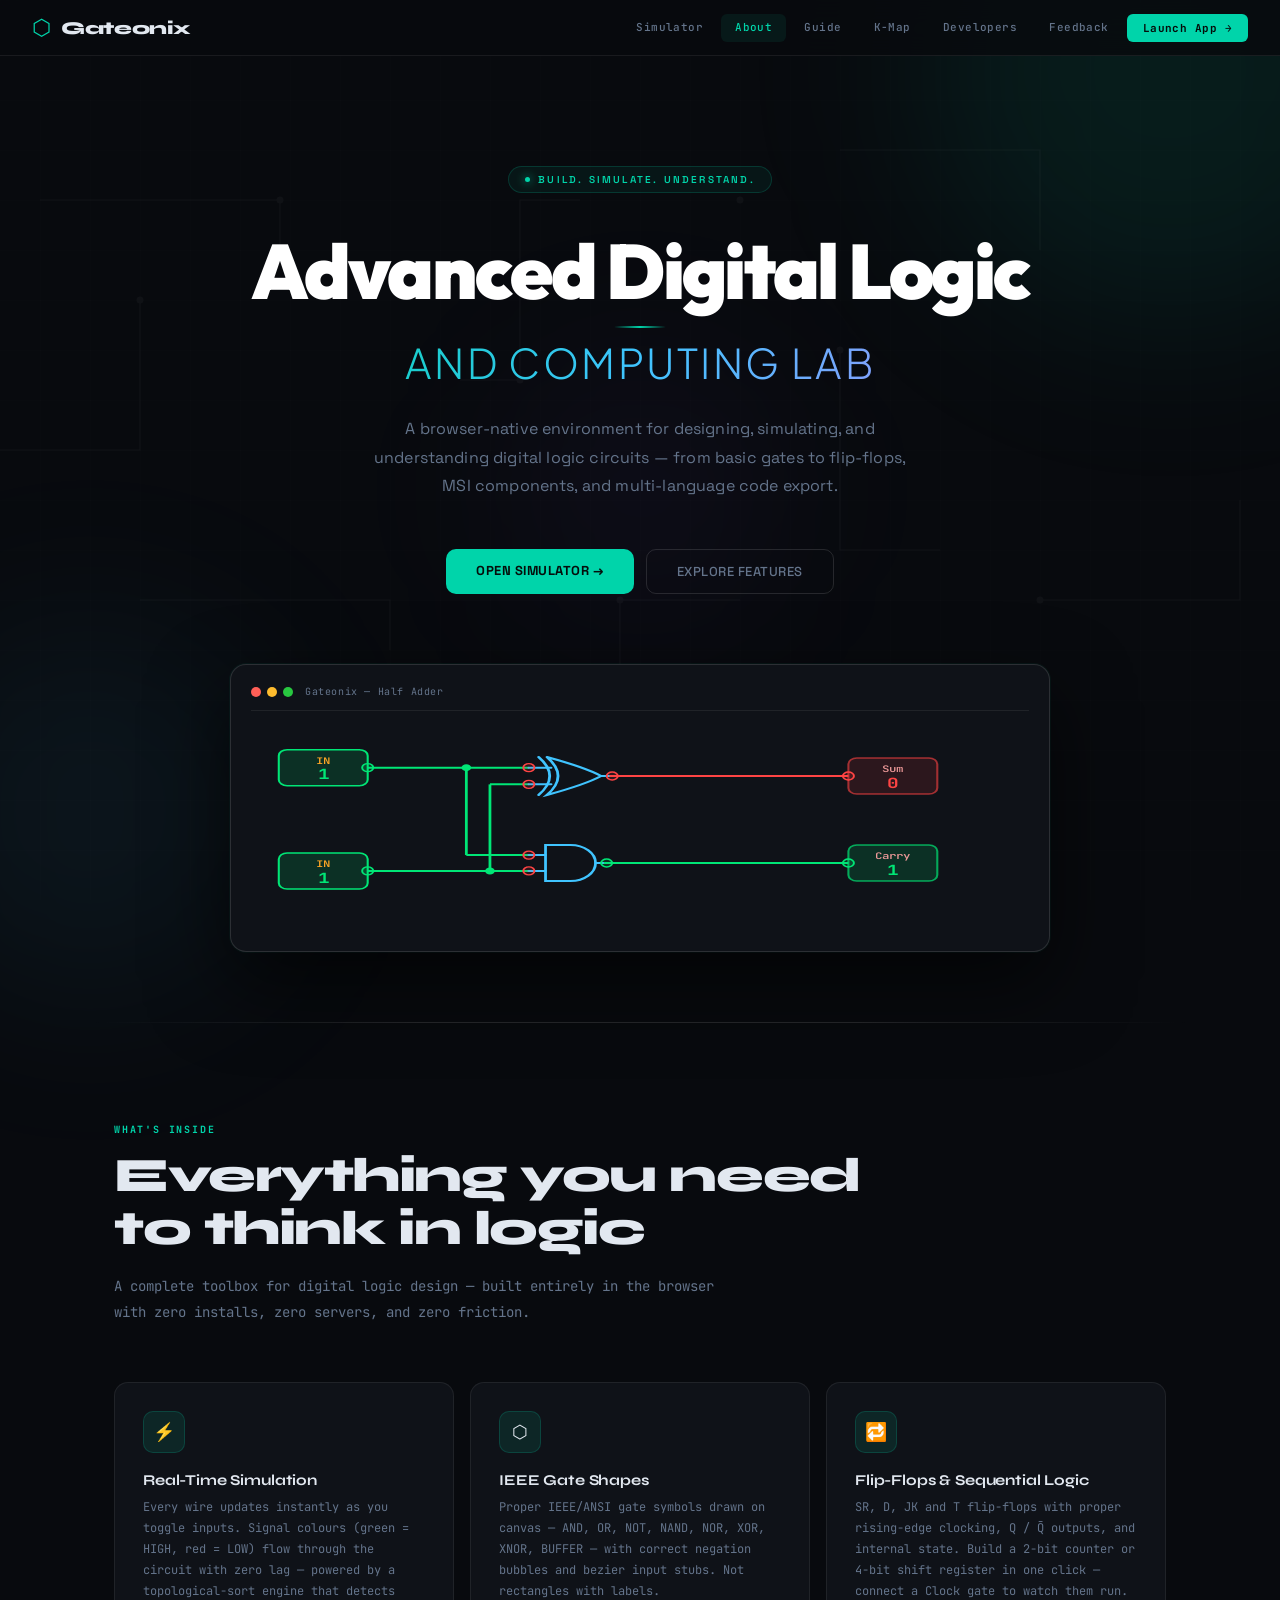
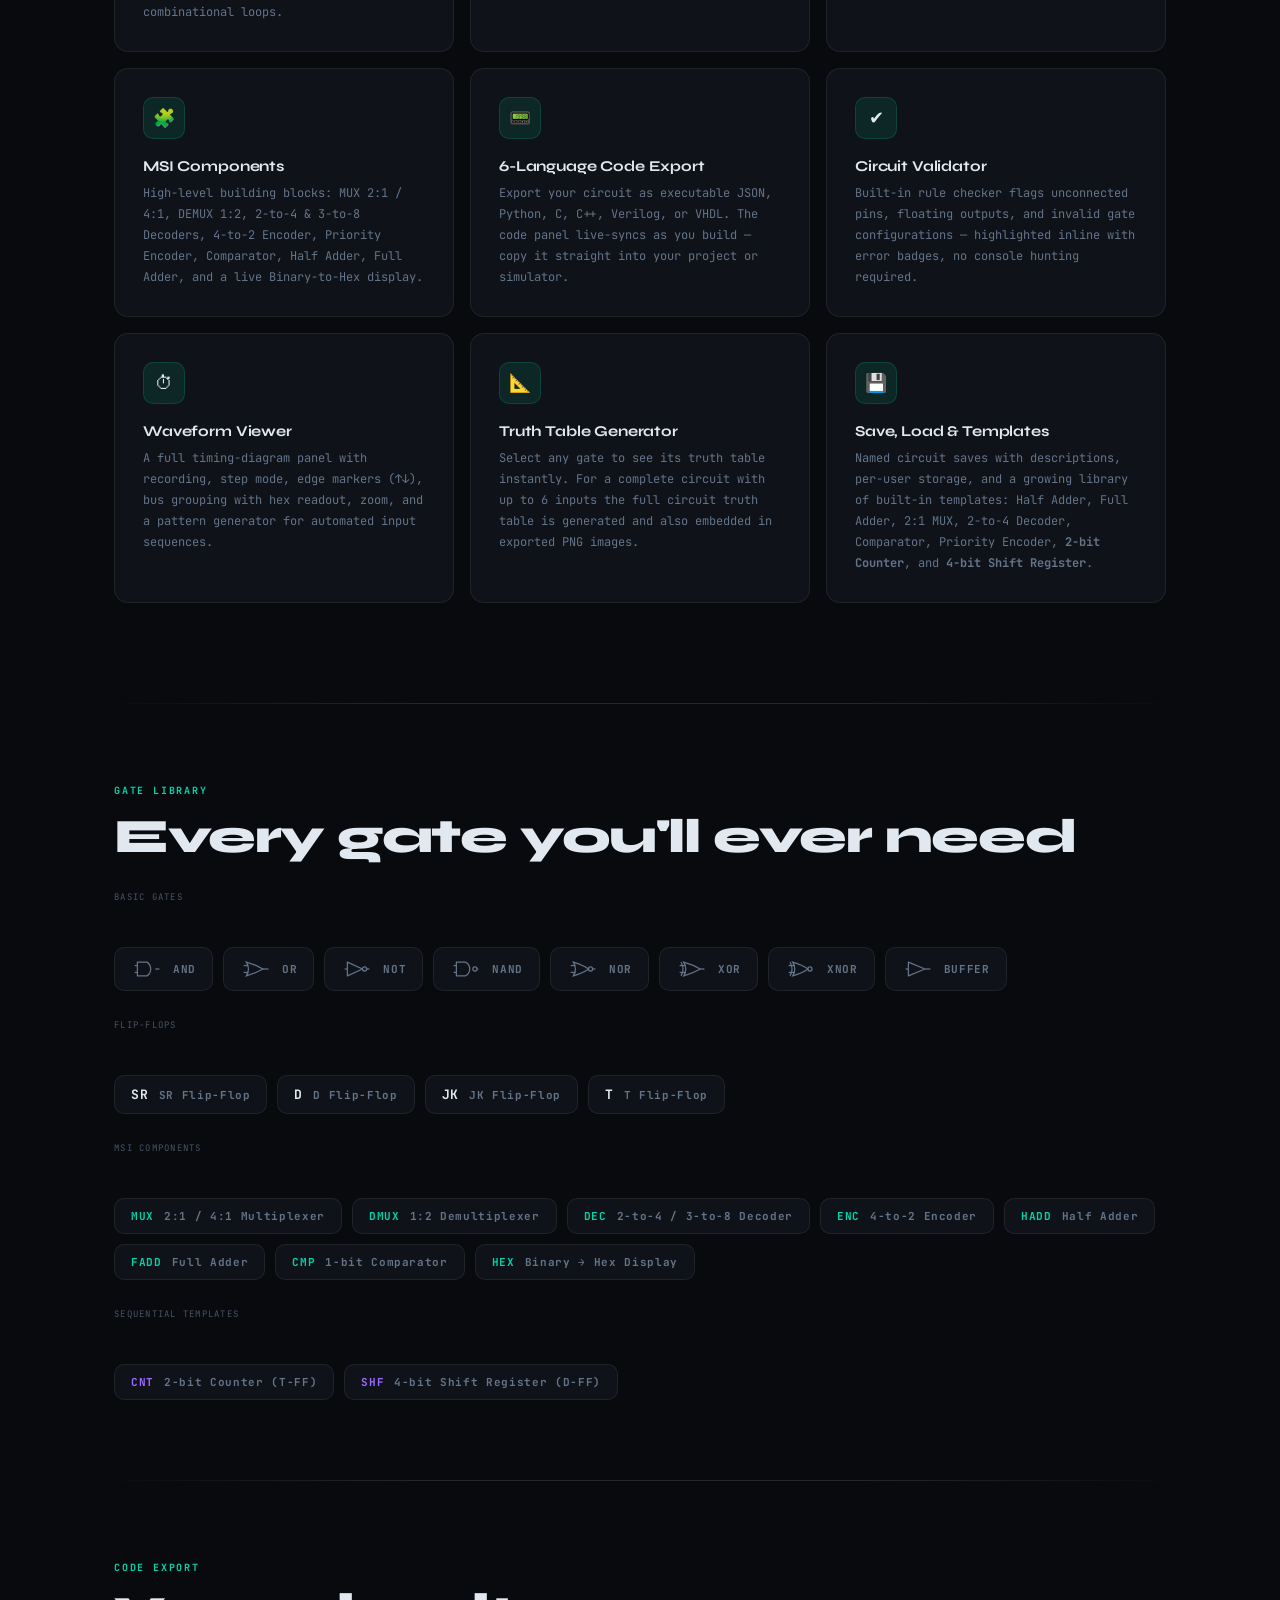
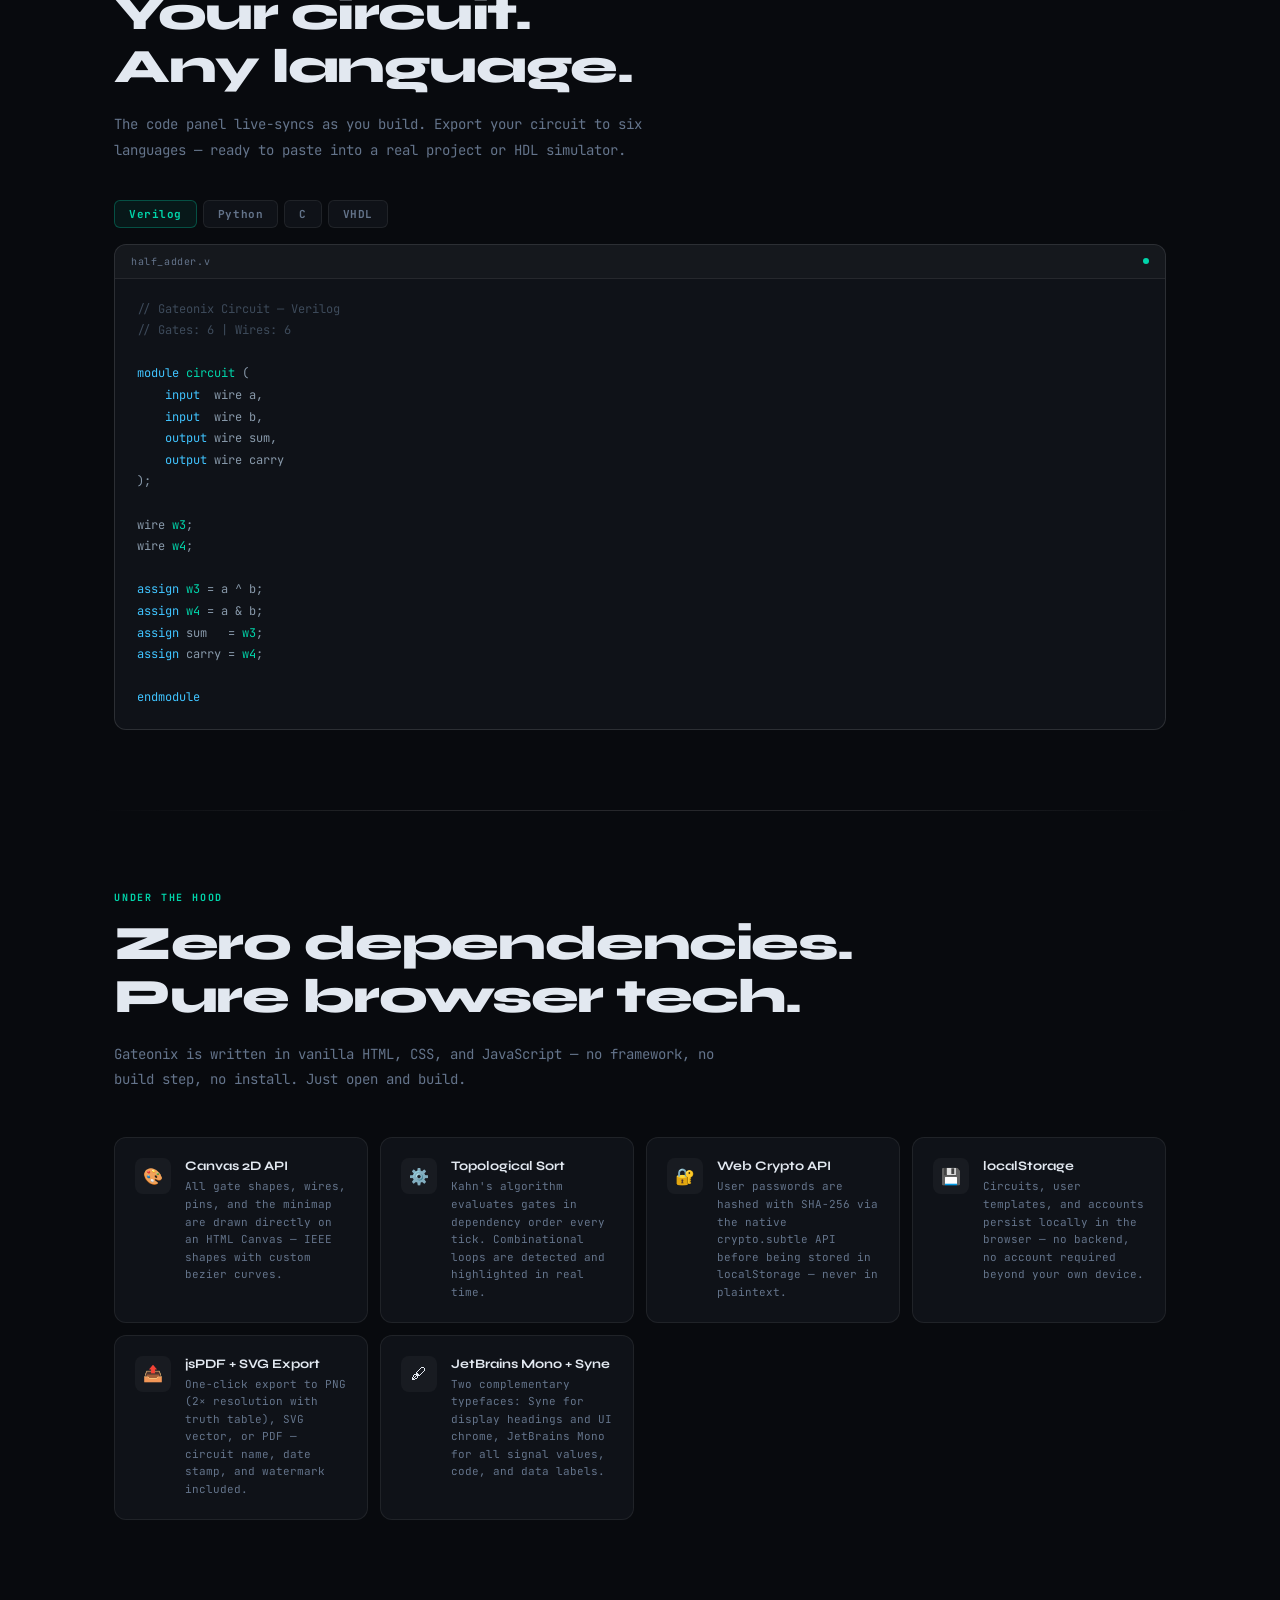
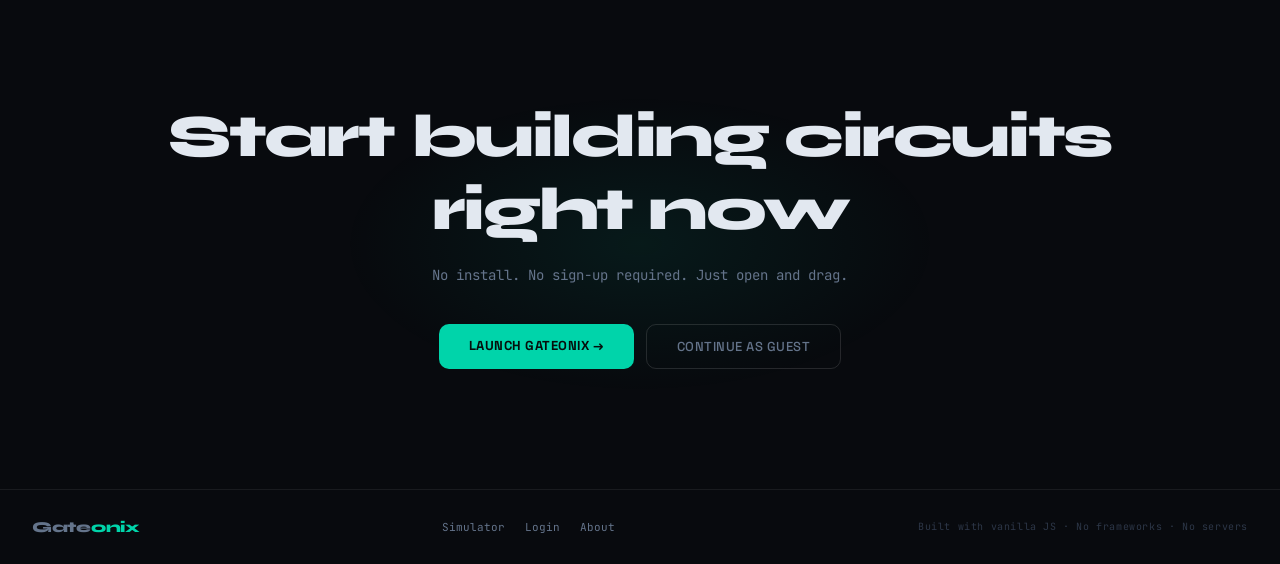
==== commit 47aaa1e3: "fix: rename LogicForge to Gateonix in footer" ====
--- a/about.html
+++ b/about.html
@@ -1017,7 +1017,7 @@
 
 <!-- Footer -->
 <footer>
-  <div class="footer-logo">Logic<span>Forge</span></div>
+  <div class="footer-logo">Gate<span>onix</span></div>
   <div class="footer-links">
     <a href="index.html">Simulator</a>
     <a href="login.html">Login</a>
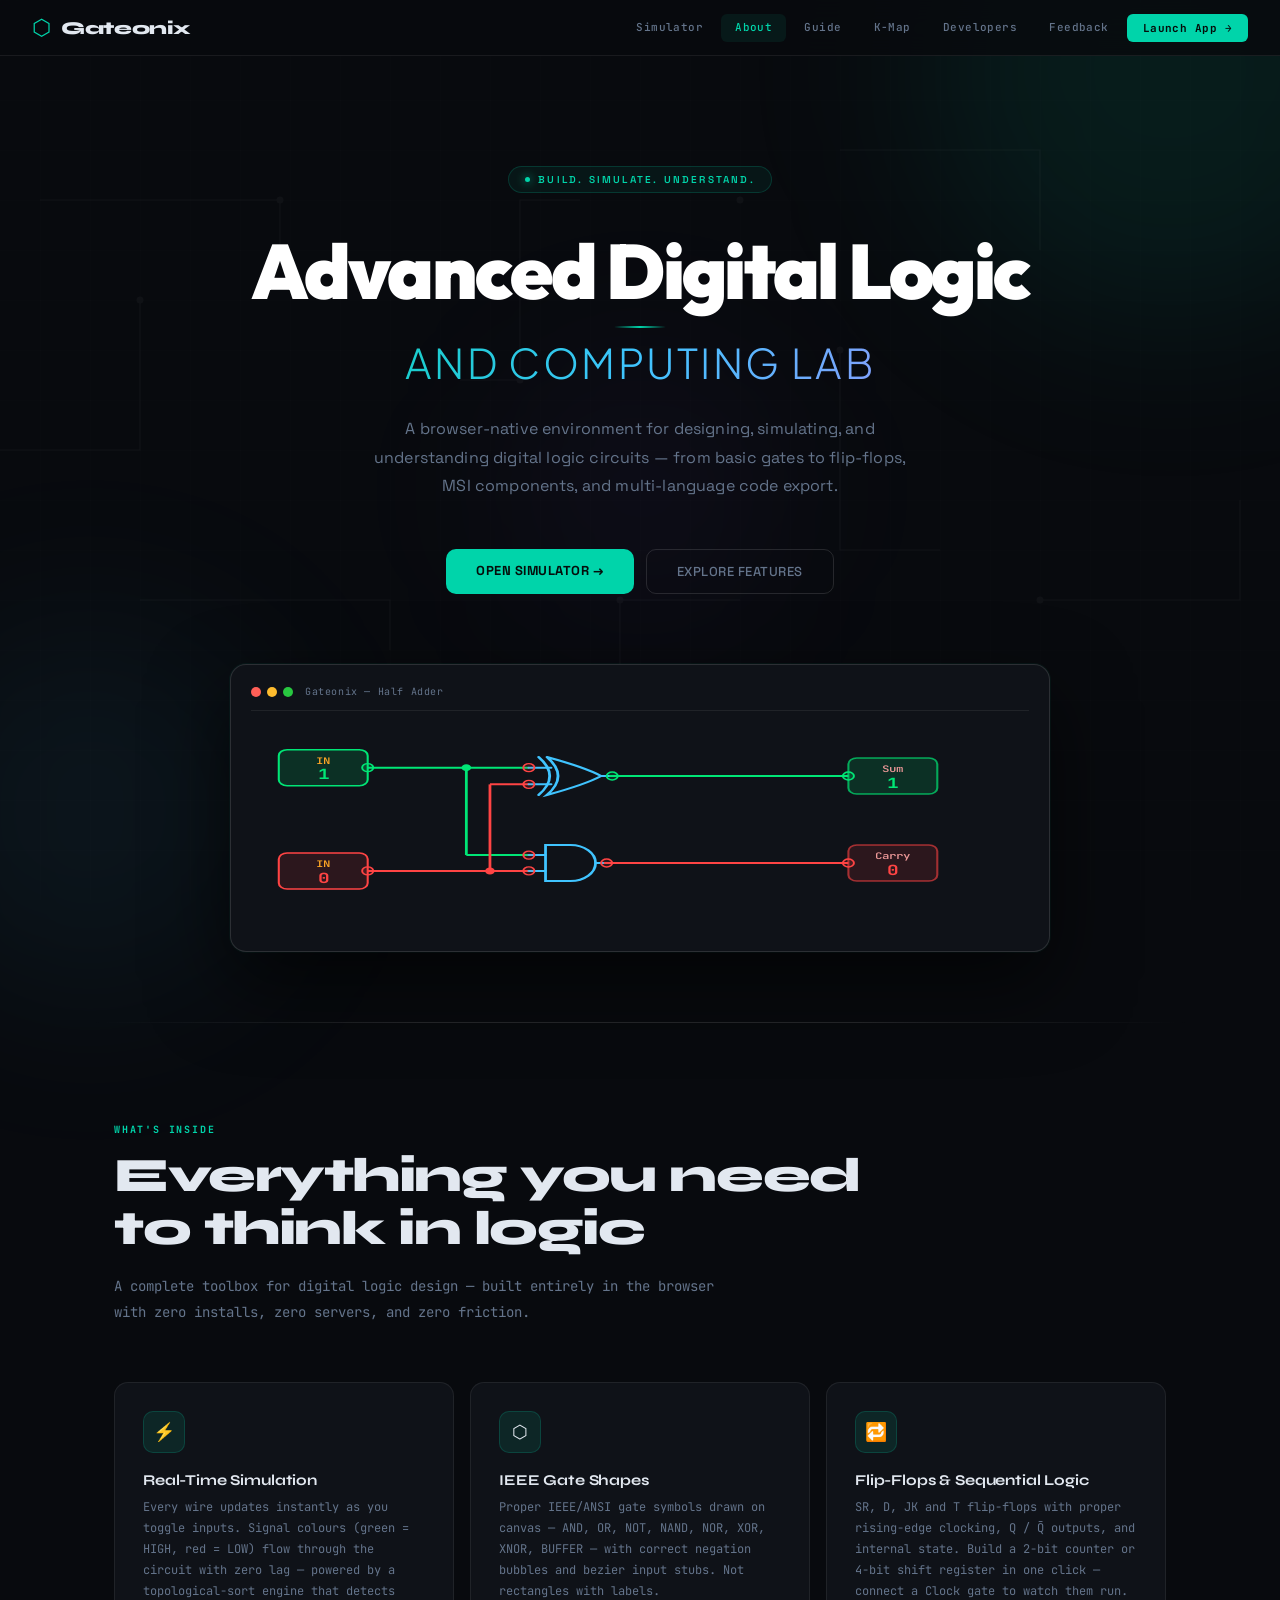
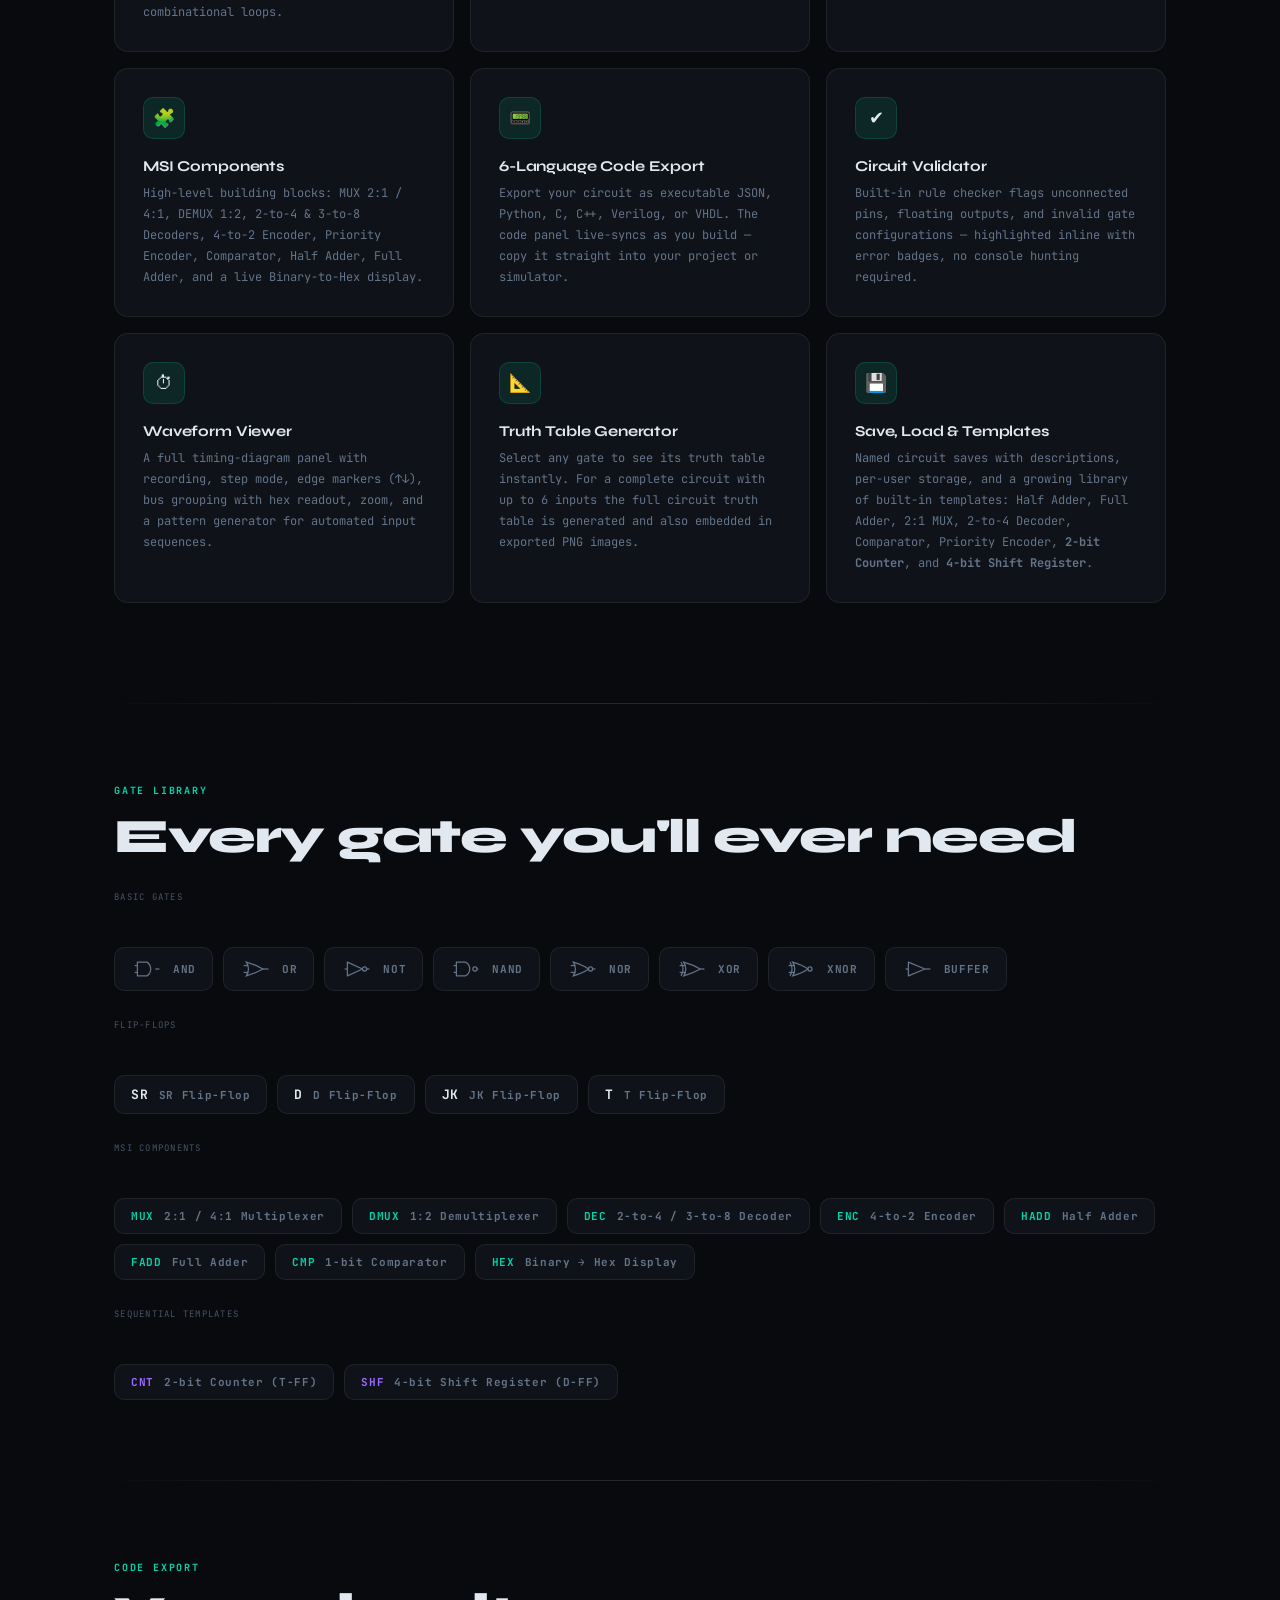
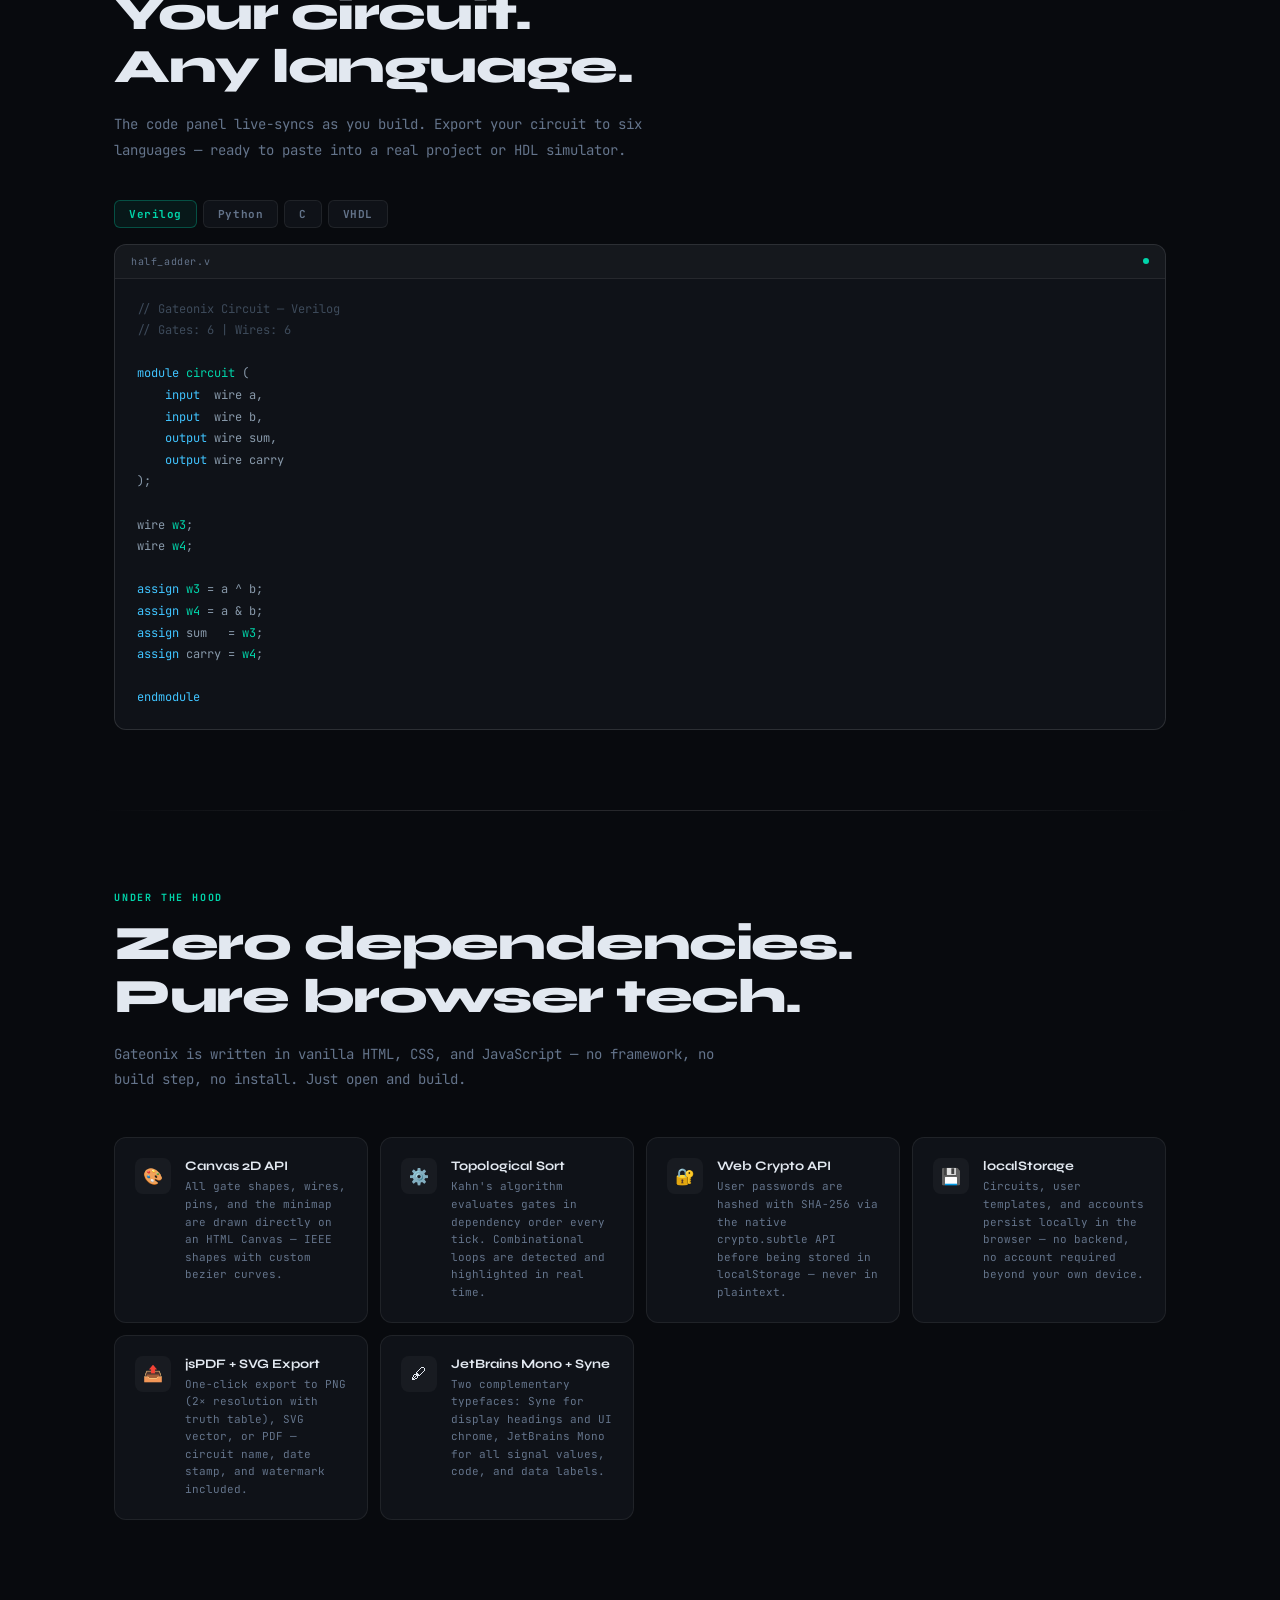
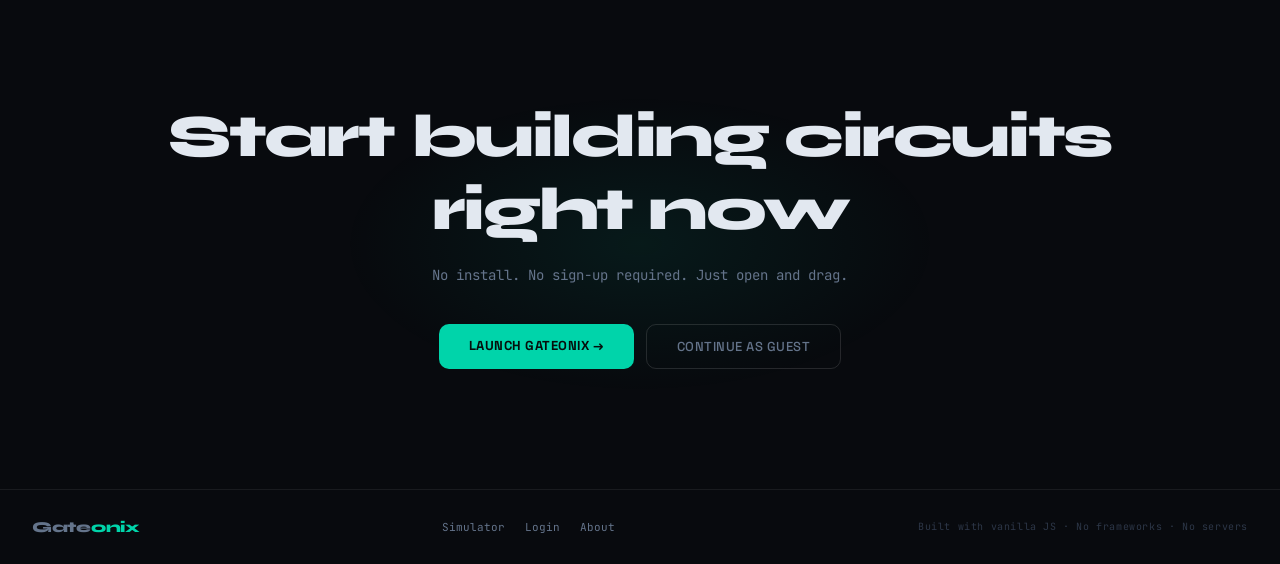
==== commit 202dfa60: "fix: correct Devloper typos in navigation links" ====
--- a/about.html
+++ b/about.html
@@ -732,7 +732,7 @@
     <a href="ABOUT.html"    class="nav-link active">About</a>
     <a href="help.html"     class="nav-link">Guide</a>
     <a href="kmap.html" class="nav-link">K-Map</a>
-    <a href="Devloper.html" class="nav-link">Developers</a>
+    <a href="/developer.html" class="nav-link">Developers</a>
     <a href="Feedback.html" class="nav-link">Feedback</a>
     <a href="login.html"    class="nav-cta">Launch App →</a>
   </div>
